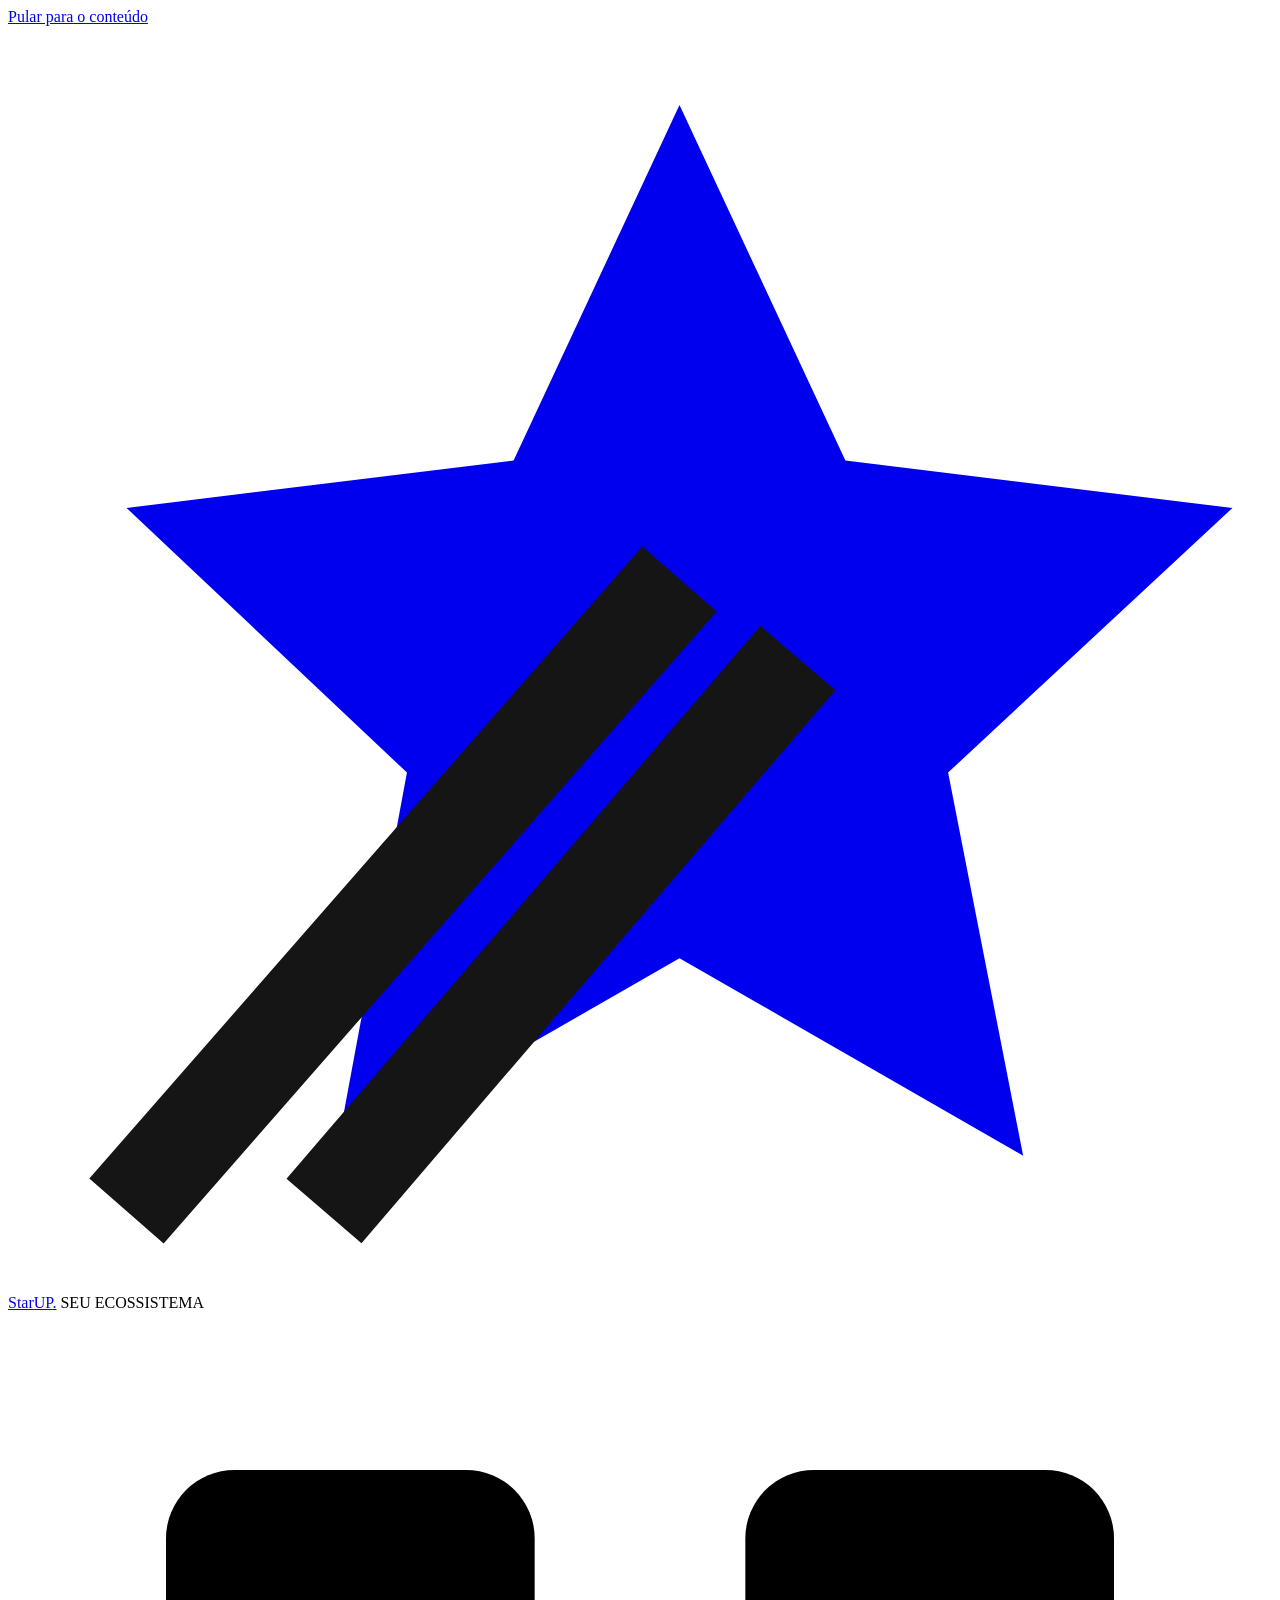
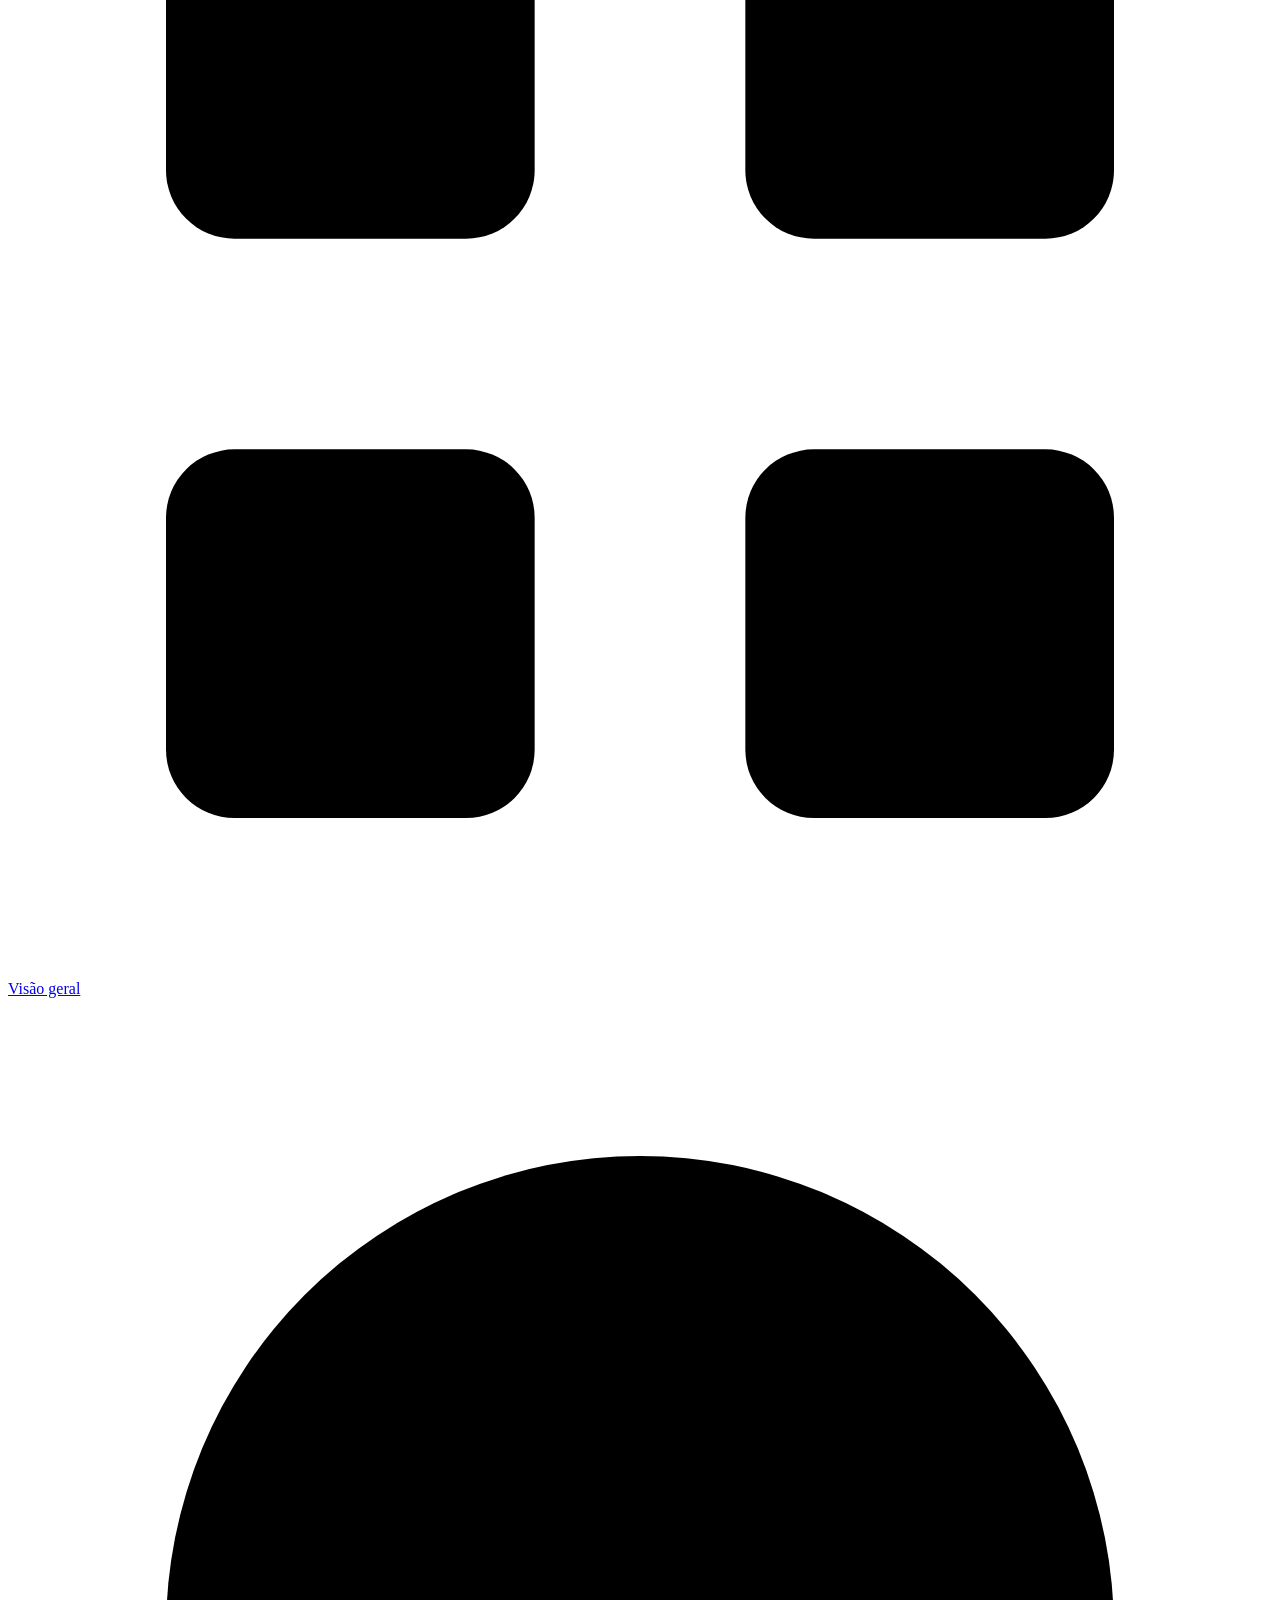
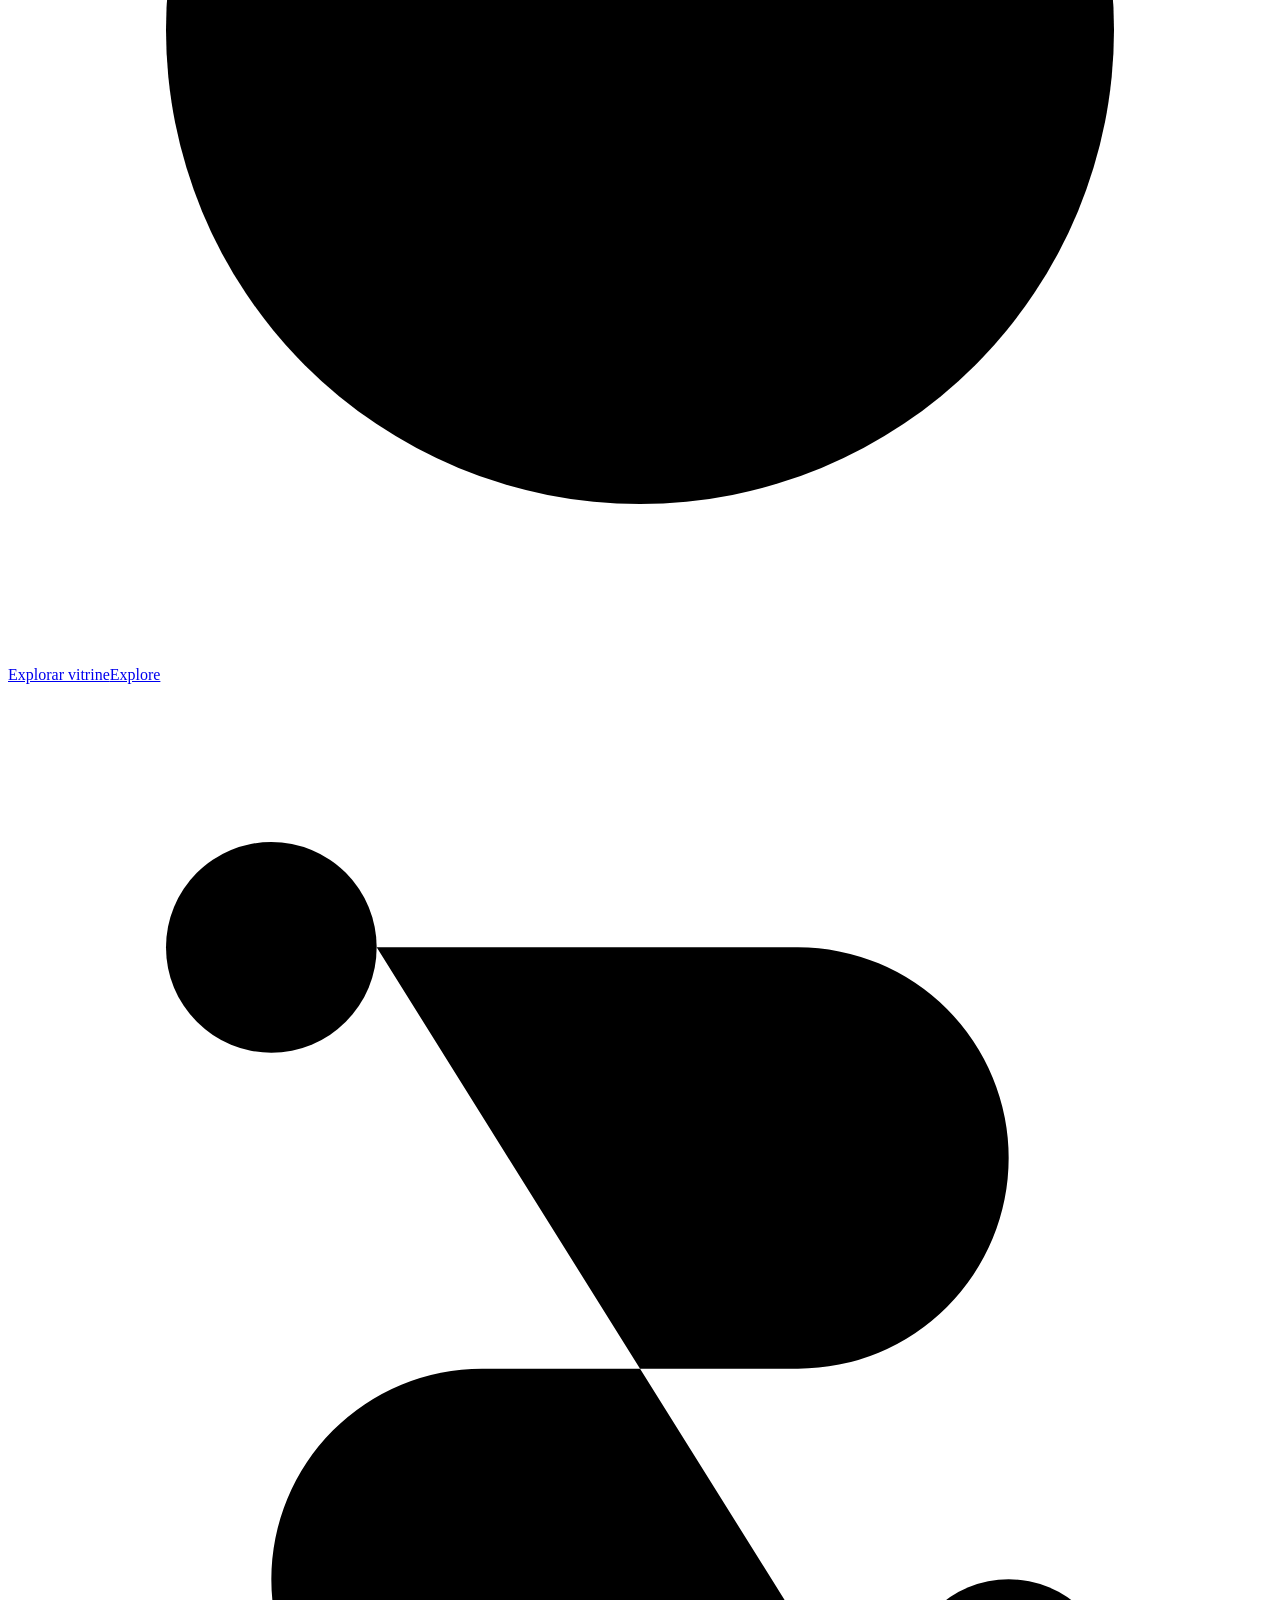
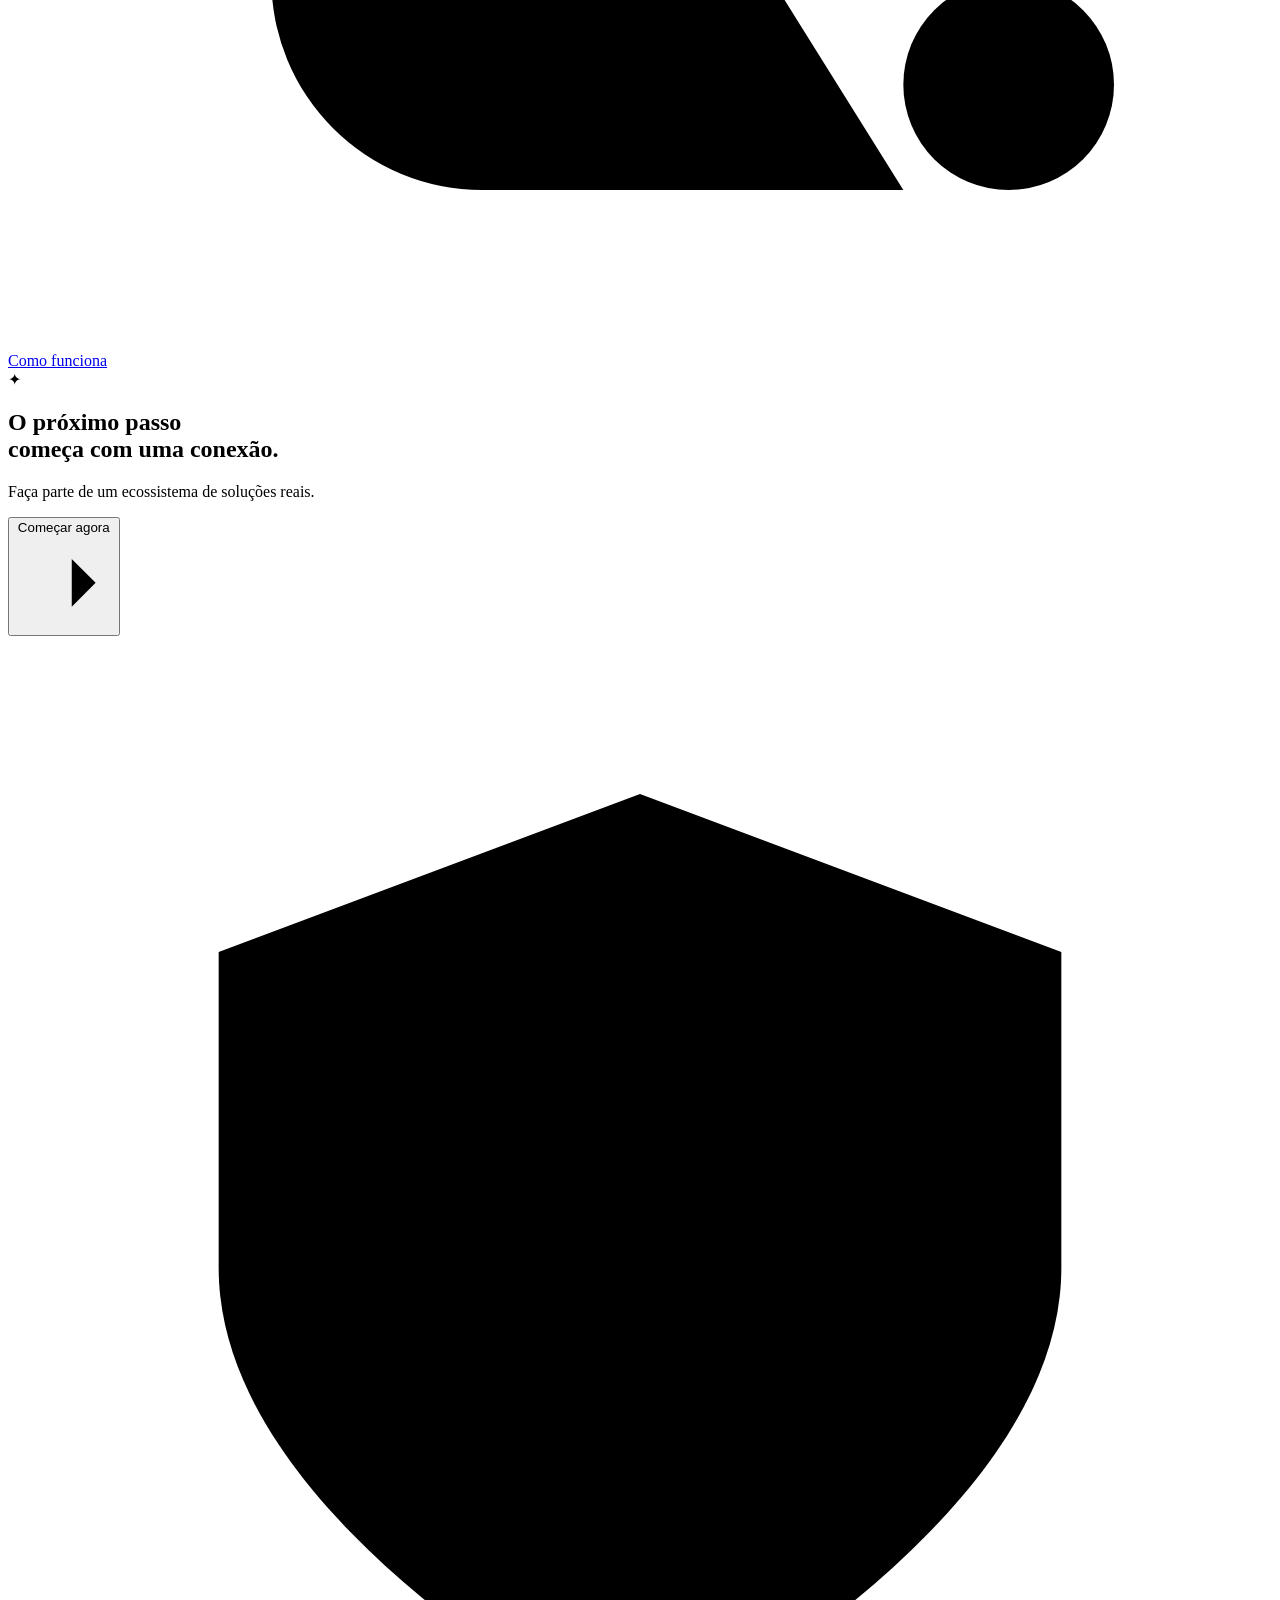
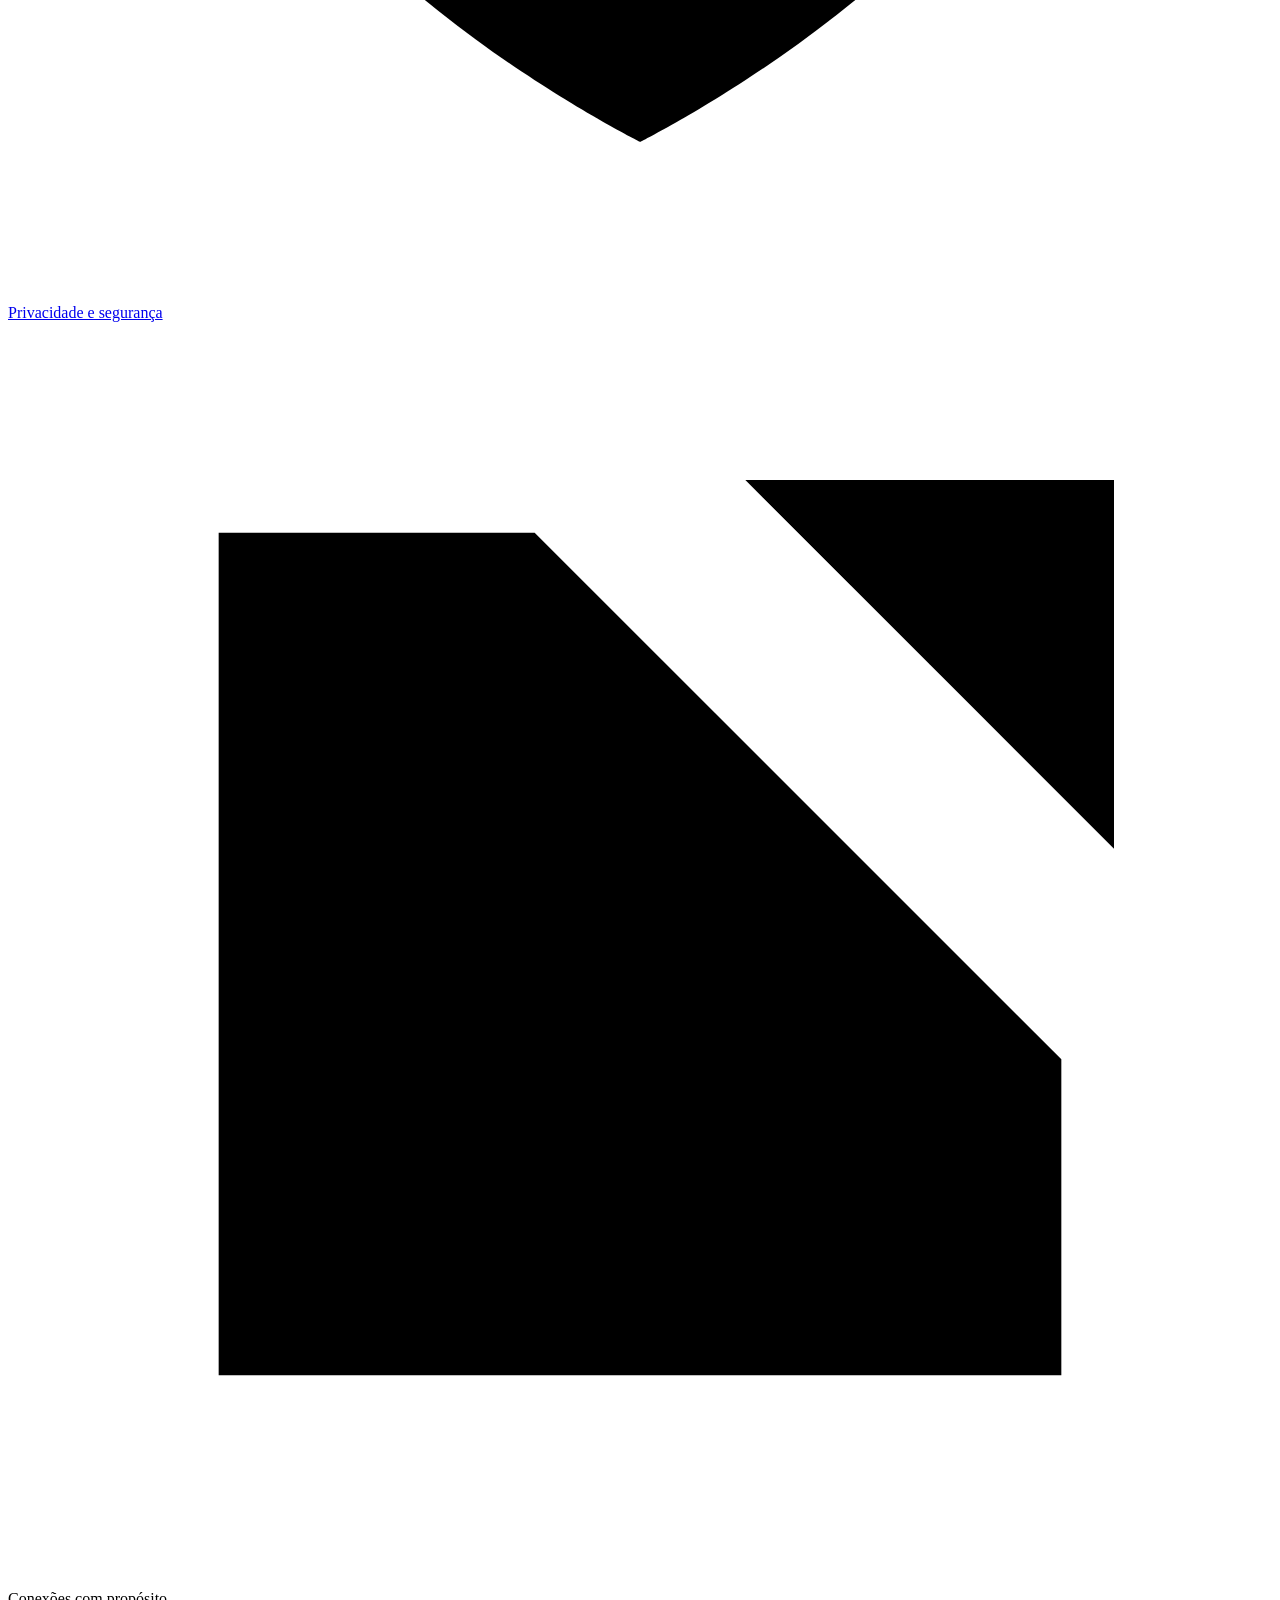
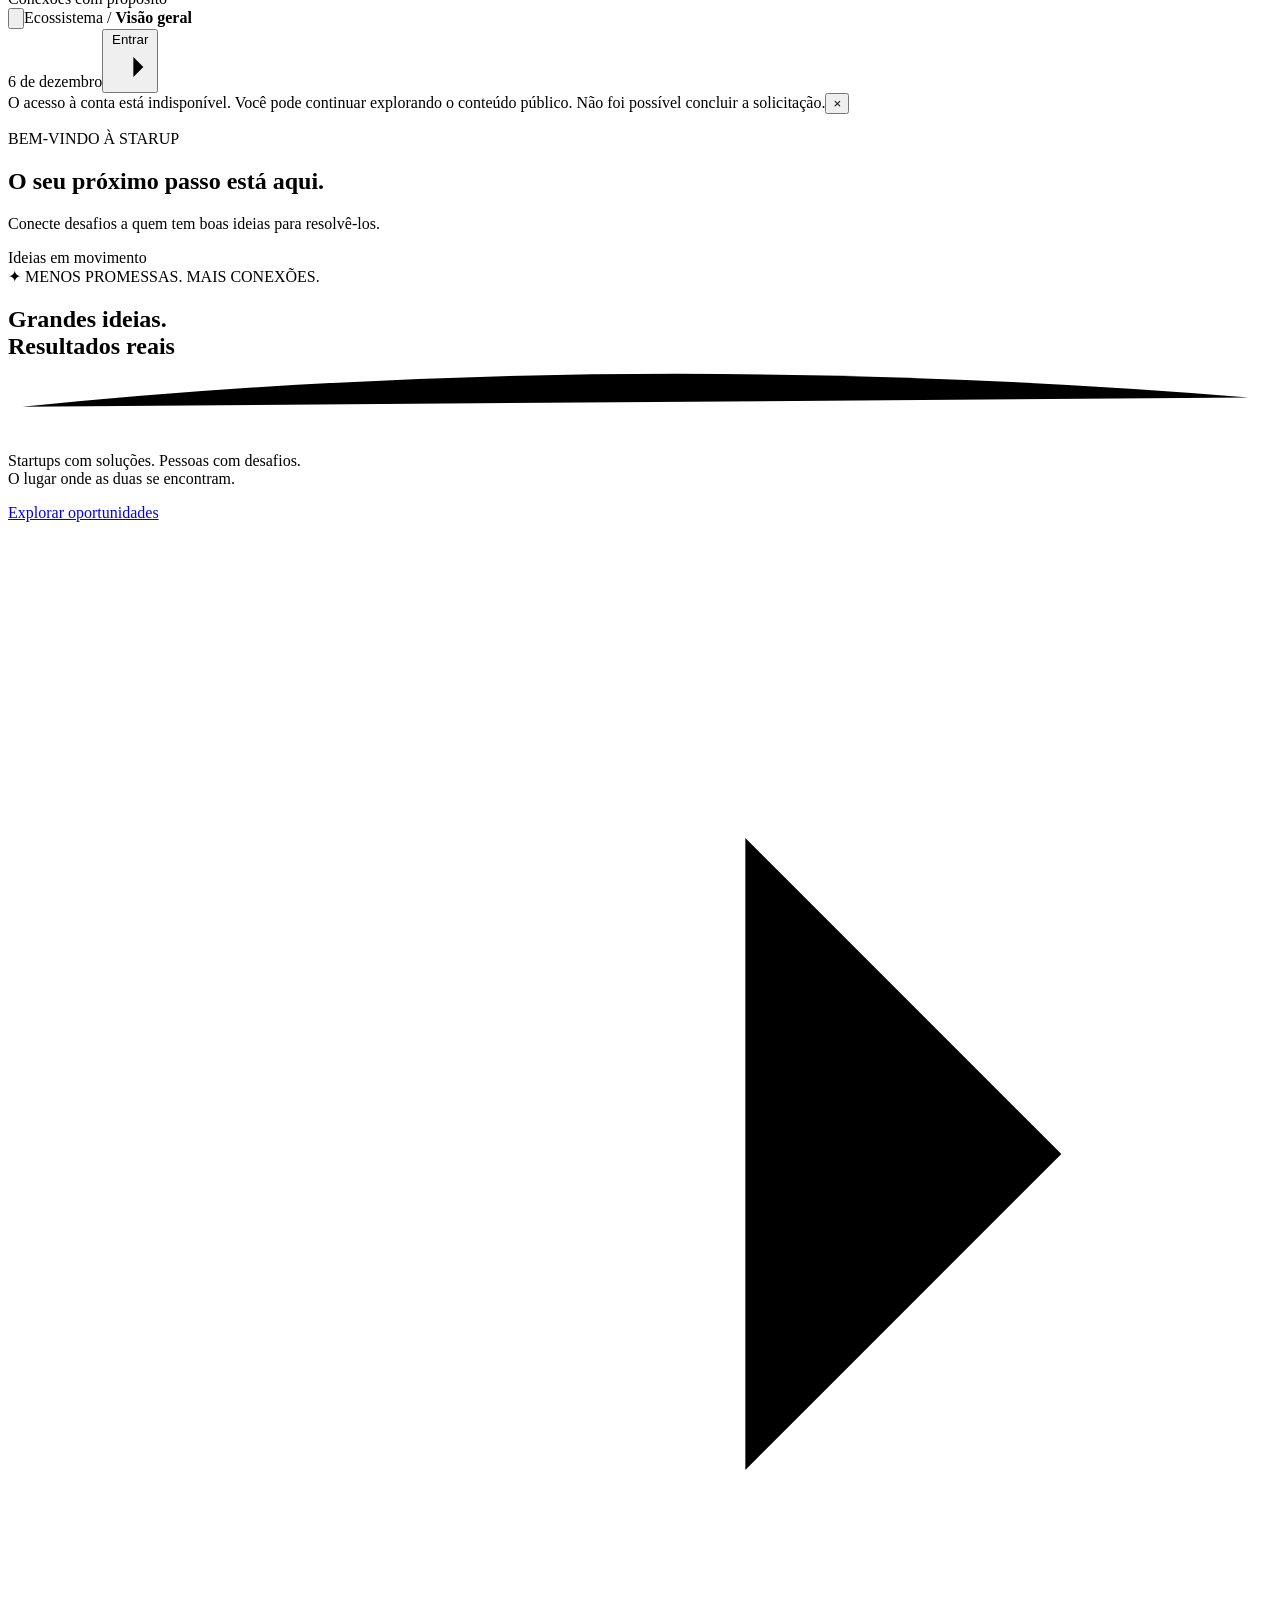
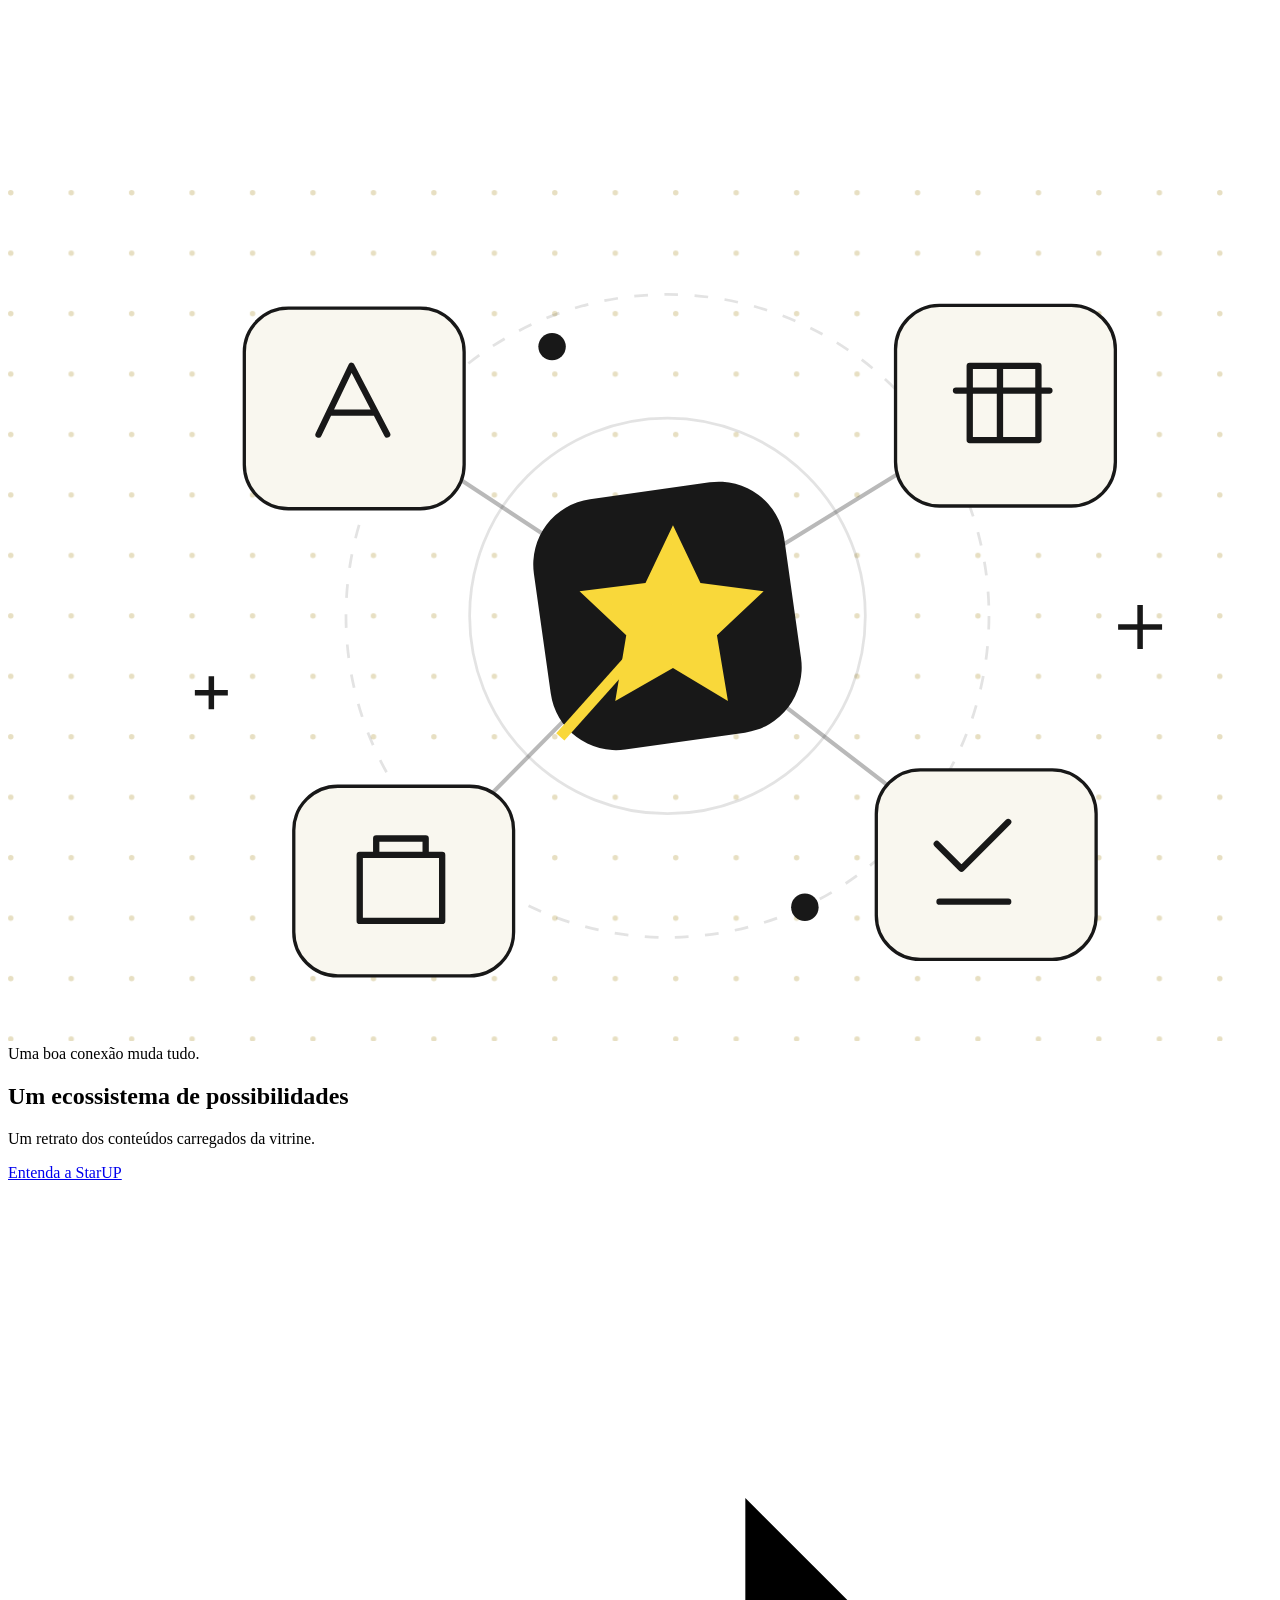
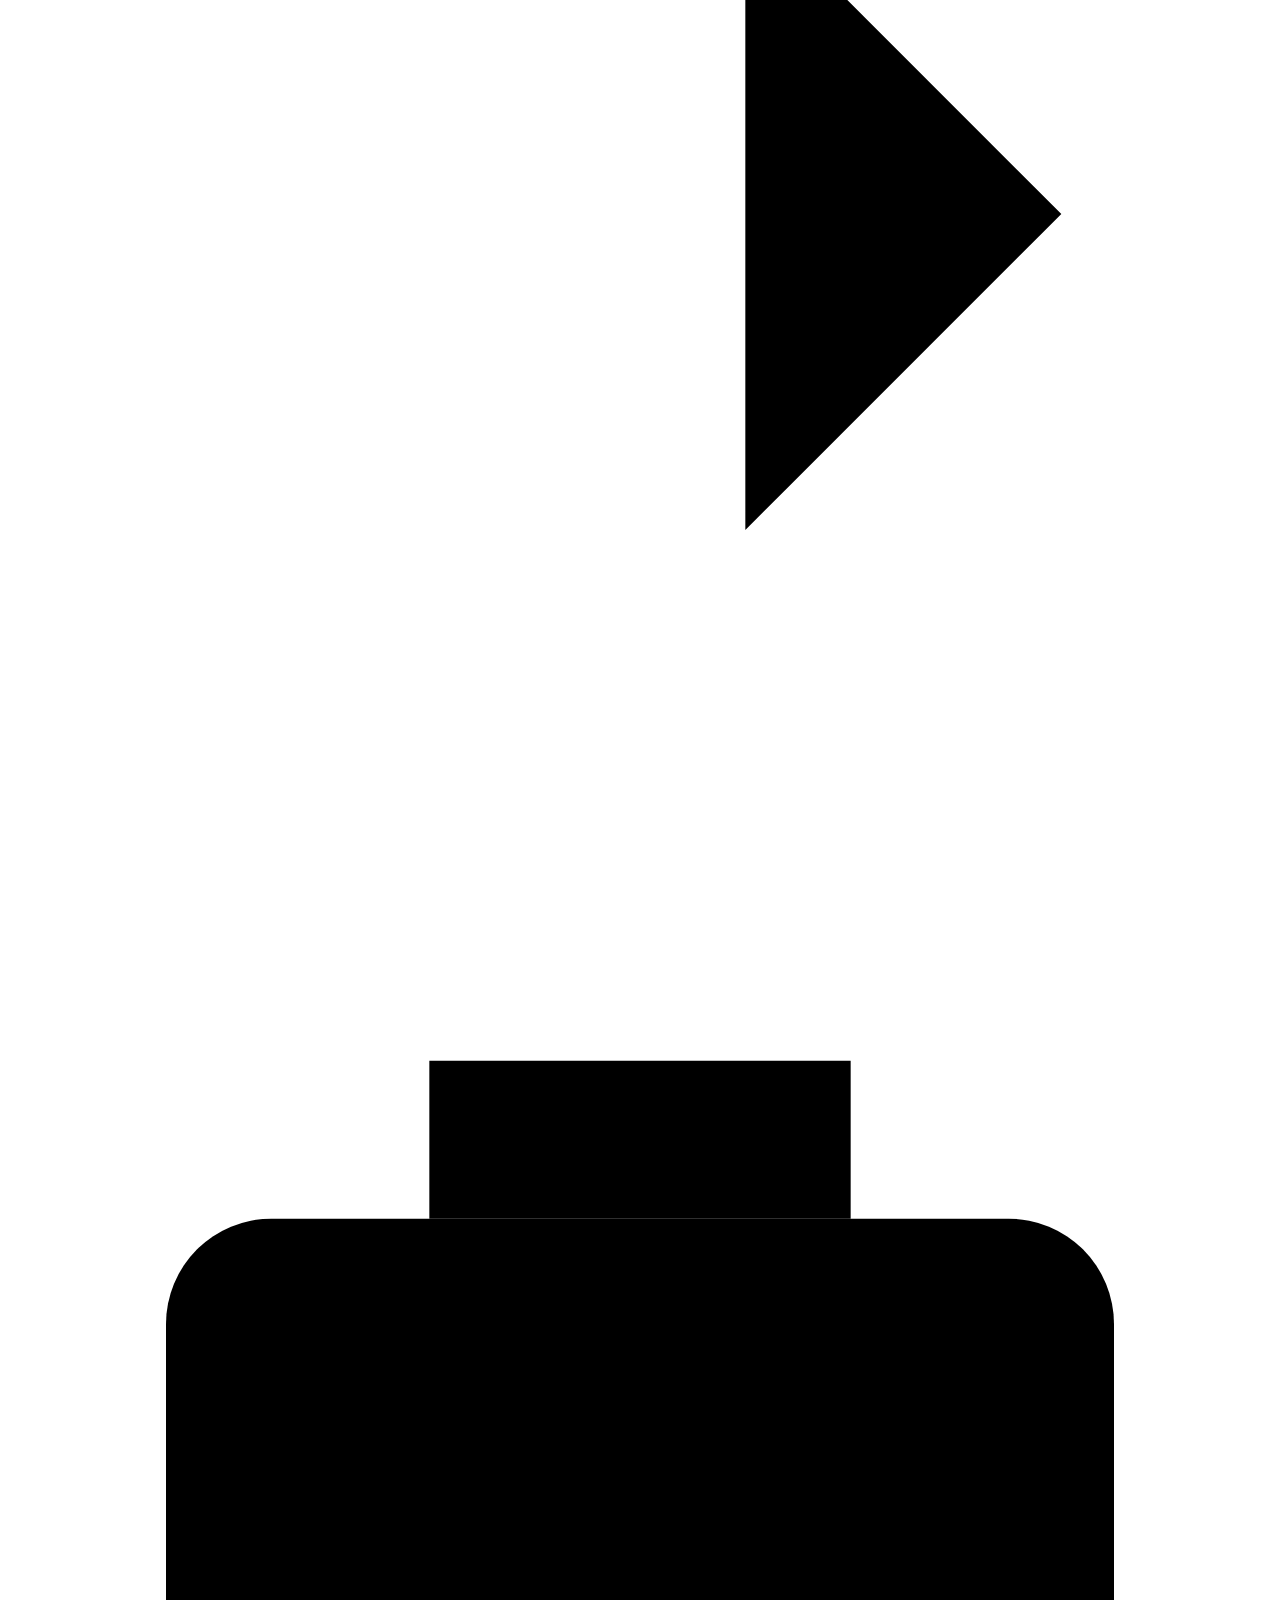
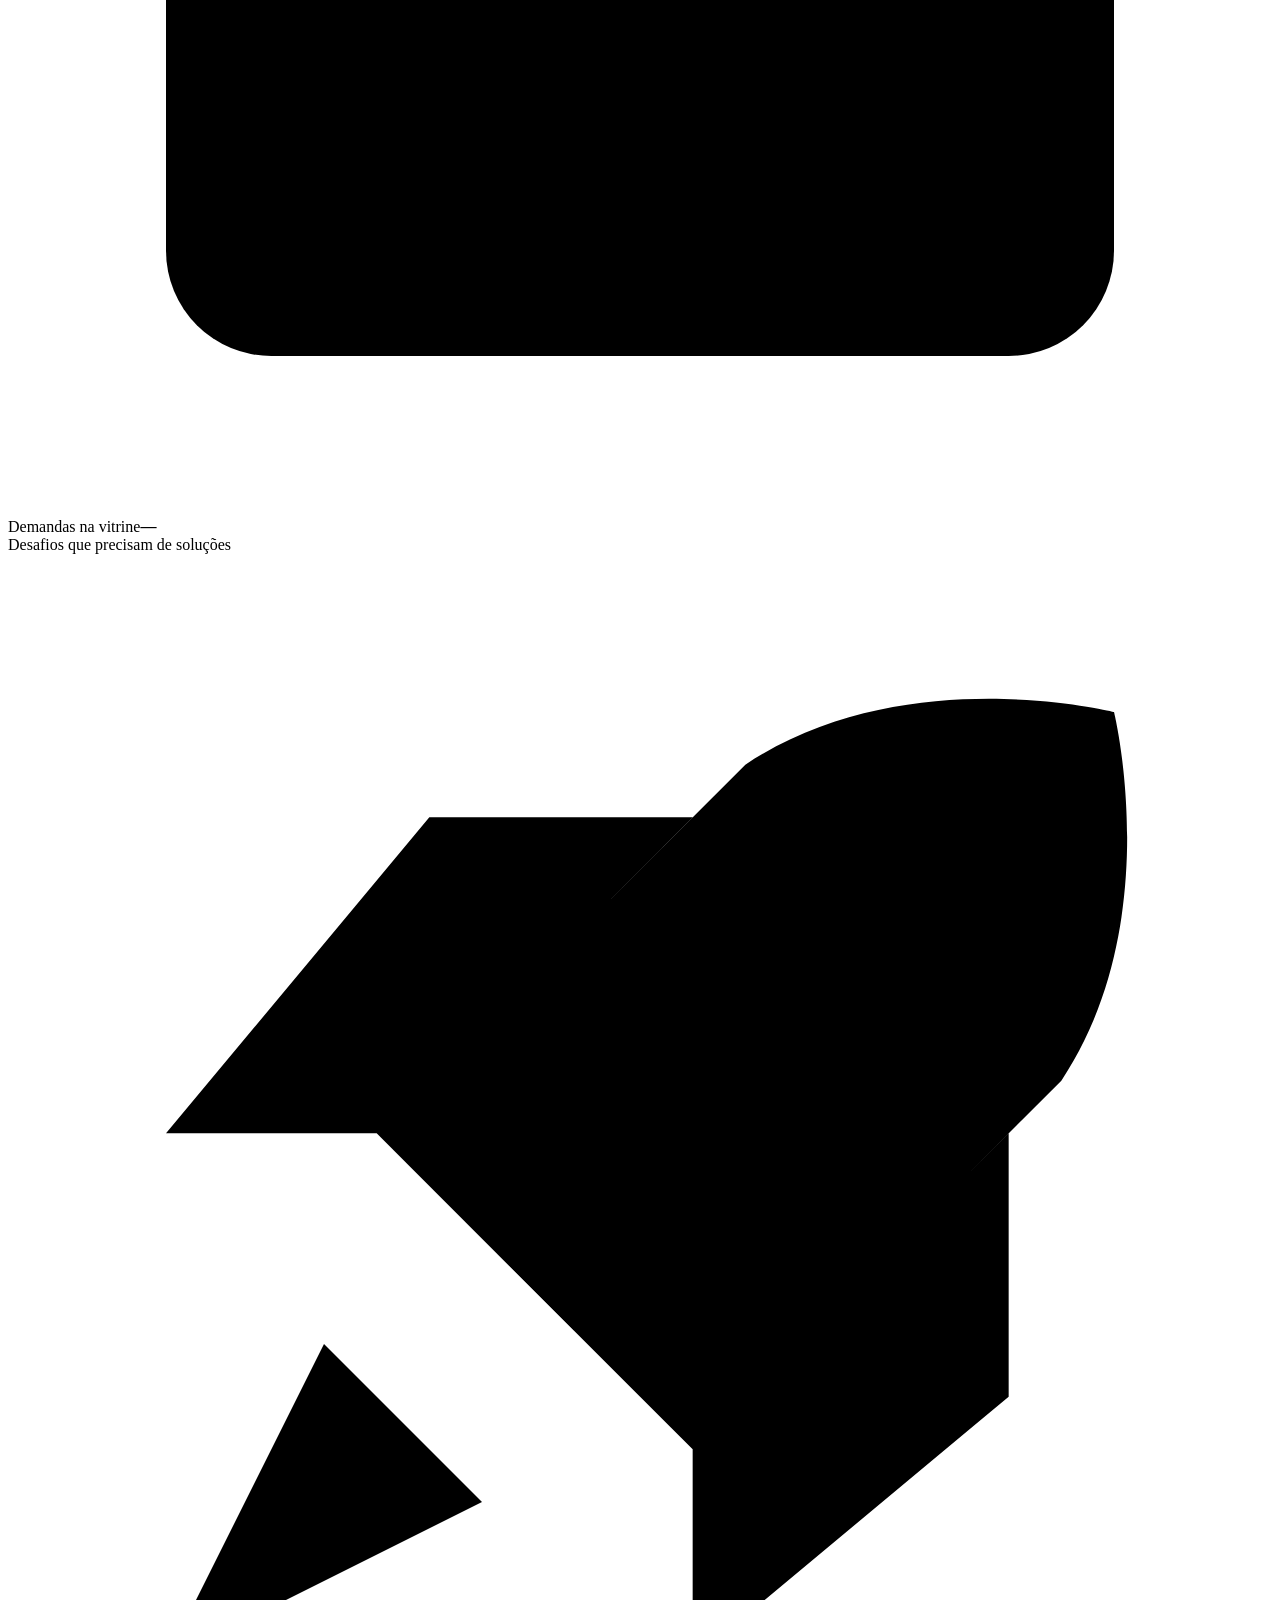
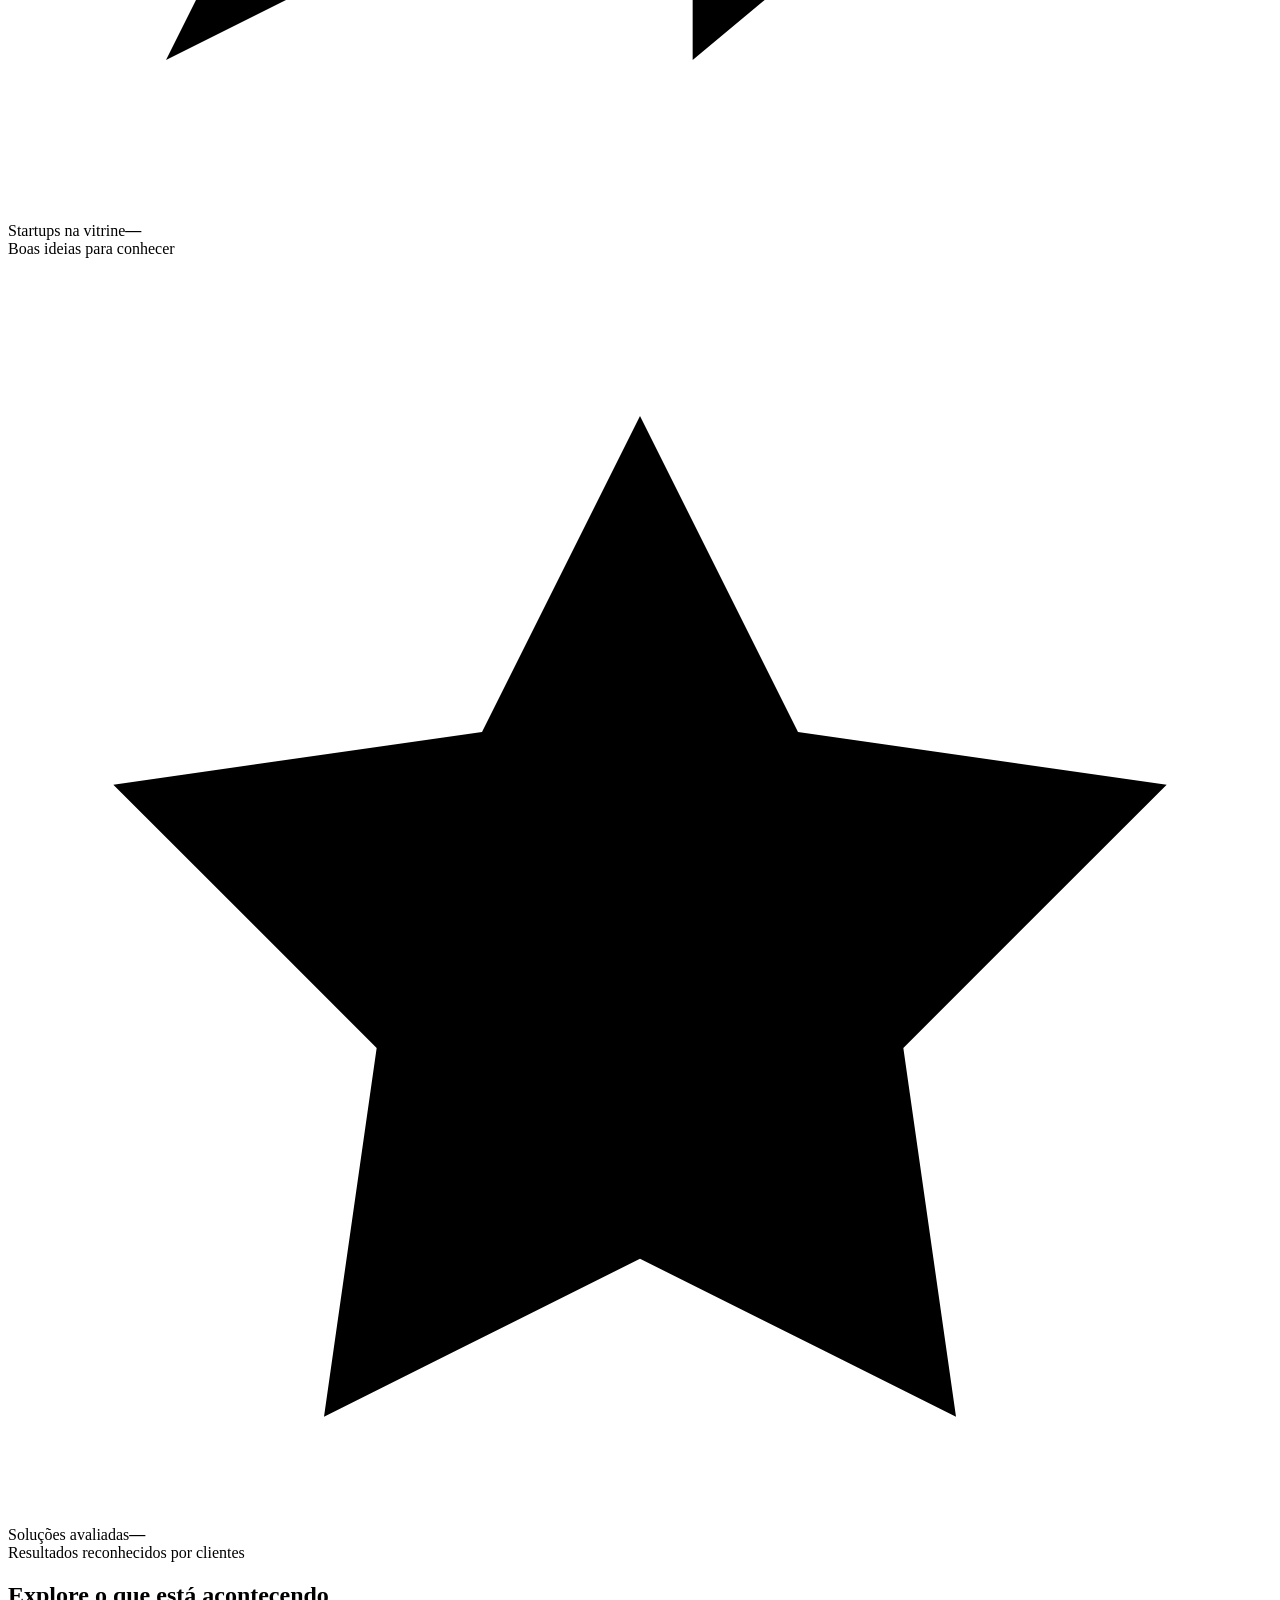
==== index.html @ 7f1aeb98 "feat(ui): build navigation, pages and accessible dialogs" ====
<!doctype html>
<html lang="pt-BR">
  <head>
    <meta charset="utf-8" />
    <meta name="viewport" content="width=device-width,initial-scale=1" />
    <meta name="theme-color" content="#151515" />
    <meta
      name="description"
      content="Conecte desafios reais a startups. Descubra soluções, acompanhe propostas e transforme boas ideias em resultados."
    />
    <title>StarUP — conexões que geram resultados</title>
    <link rel="manifest" href="/manifest.json" />
    <link rel="icon" href="/icon.svg" />
    <link rel="apple-touch-icon" href="/apple-touch-icon.png" />
    <link rel="stylesheet" href="/app.css" />
    <script src="/app.js" defer></script>
  </head>
  <body>
    <a class="skip-link" href="#main-content">Pular para o conteúdo</a>
    <aside class="sidebar" id="sidebar">
      <a href="#inicio" class="brand" aria-label="StarUP início"
        ><svg viewBox="0 0 32 32" aria-hidden="true">
          <path
            d="m17 2 4.2 9 9.8 1.2-7.2 6.7 1.9 9.7-8.7-5-8.7 5 1.8-9.7L3 12.2l9.8-1.2Z"
            fill="currentColor"
          />
          <path
            d="m3 30 14-16m-9 16 12-14"
            stroke="#151515"
            stroke-width="2.5"
          /></svg
        ><span
          >Star<span class="brand-accent">UP</span
          ><span class="brand-dot">.</span></span
        ></a
      >
      <span class="nav-caption">SEU ECOSSISTEMA</span>
      <nav aria-label="Navegação principal" id="main-nav">
        <a href="#inicio" data-route="inicio"
          ><span data-icon="grid"></span>Visão geral</a
        >
        <a href="#vitrine" data-route="vitrine"
          ><span data-icon="compass"></span>Explorar vitrine<span
            class="nav-tag"
            >Explore</span
          ></a
        >
        <a href="#demandas" data-route="demandas" data-role="CLIENT" hidden
          ><span data-icon="briefcase"></span>Minhas demandas</a
        >
        <a
          href="#propostas"
          data-route="propostas"
          data-member="workspace"
          hidden
          ><span data-icon="layers"></span
          ><span id="workspace-nav-label">Propostas e entregas</span></a
        >
        <a href="#como-funciona" data-route="como-funciona"
          ><span data-icon="route"></span>Como funciona</a
        >
      </nav>
      <div class="sidebar-bottom">
        <div class="sidebar-invite" id="sidebar-invite">
          <span class="mini-star">✦</span>
          <h2>O próximo passo<br />começa com uma conexão.</h2>
          <p>Faça parte de um ecossistema de soluções reais.</p>
          <button class="btn btn-yellow" data-auth="register">
            Começar agora <span data-icon="arrow"></span>
          </button>
        </div>
        <a href="#conta" class="sidebar-settings" id="account-link" hidden
          ><span data-icon="settings"></span>Minha conta</a
        >
        <a href="/privacy.html" class="sidebar-privacy"
          ><span data-icon="shield"></span>Privacidade e segurança<span
            data-icon="external"
          ></span
        ></a>
        <div class="sidebar-footnote">
          <span class="live-dot"></span>Conexões com propósito
        </div>
      </div>
    </aside>
    <div class="app-shell">
      <header class="topbar">
        <div class="topbar-left">
          <button
            class="icon-button mobile-menu"
            id="menu-toggle"
            aria-label="Abrir navegação"
            aria-expanded="false"
            aria-controls="sidebar"
          >
            <span data-icon="menu"></span></button
          ><span class="breadcrumb"
            >Ecossistema <span>/</span>
            <strong id="breadcrumb-current">Visão geral</strong></span
          >
        </div>
        <div class="topbar-actions">
          <span class="today" id="today"></span
          ><button class="btn btn-text" data-auth="login" id="header-login">
            Entrar <span data-icon="arrow"></span></button
          ><button class="account-chip" id="account-chip" hidden>
            <span class="avatar" id="header-avatar"></span
            ><span id="header-name"></span><span data-icon="chevron"></span>
          </button>
        </div>
      </header>
      <main id="main-content" tabindex="-1">
        <div id="network-status" class="banner" role="status" hidden></div>
        <div id="update-banner" class="banner" hidden>
          <span
            >Uma nova versão está disponível. Salve seus formulários antes de
            atualizar.</span
          ><button class="btn btn-small" id="update-app">Atualizar</button>
        </div>
        <div id="notice" role="status" aria-live="polite" hidden>
          <span id="notice-text"></span
          ><button
            class="icon-button"
            id="dismiss-notice"
            aria-label="Fechar aviso"
          >
            ×
          </button>
        </div>

        <section id="home-view" class="view" aria-labelledby="home-title">
          <div class="page-heading">
            <div>
              <p class="eyebrow">BEM-VINDO À STARUP</p>
              <h1 id="home-title">
                O seu próximo passo está aqui<span class="yellow-text">.</span>
              </h1>
              <p>Conecte desafios a quem tem boas ideias para resolvê-los.</p>
            </div>
            <span class="outline-label"
              ><span class="live-dot"></span>Ideias em movimento</span
            >
          </div>
          <div class="hero">
            <div class="hero-content">
              <span class="hero-kicker"
                ><span class="mini-star">✦</span> MENOS PROMESSAS. MAIS
                CONEXÕES.</span
              >
              <h2>
                Grandes ideias.<br />Resultados
                <span class="hero-emphasis"
                  >reais<svg viewBox="0 0 270 14" aria-hidden="true">
                    <path d="M3 10Q130-3 265 8" /></svg
                ></span>
              </h2>
              <p>
                Startups com soluções. Pessoas com desafios.<br />O lugar onde
                as duas se encontram.
              </p>
              <a href="#vitrine" class="btn btn-dark"
                >Explorar oportunidades <span data-icon="arrow"></span
              ></a>
            </div>
            <div class="hero-art" aria-hidden="true">
              <svg viewBox="0 0 460 310">
                <defs>
                  <pattern
                    id="dot-grid"
                    width="22"
                    height="22"
                    patternUnits="userSpaceOnUse"
                  >
                    <circle cx="1" cy="1" r="1" fill="#a98d25" opacity=".28" />
                  </pattern>
                </defs>
                <rect width="460" height="310" fill="url(#dot-grid)" />
                <circle
                  cx="240"
                  cy="155"
                  r="117"
                  fill="none"
                  stroke="#181818"
                  stroke-opacity=".12"
                  stroke-dasharray="5 6"
                />
                <circle
                  cx="240"
                  cy="155"
                  r="72"
                  fill="none"
                  stroke="#181818"
                  stroke-opacity=".12"
                />
                <path
                  d="M126 80 240 155 365 78M240 155l-94 95m94-95 117 90"
                  fill="none"
                  stroke="#181818"
                  stroke-opacity=".3"
                  stroke-width="1.5"
                />
                <g fill="#f9f7ef" stroke="#181818" stroke-width="1.2">
                  <rect x="86" y="43" width="80" height="73" rx="16" />
                  <rect x="323" y="42" width="80" height="73" rx="16" />
                  <rect x="104" y="217" width="80" height="69" rx="16" />
                  <rect x="316" y="211" width="80" height="69" rx="16" />
                </g>
                <g
                  stroke="#181818"
                  stroke-width="2.3"
                  fill="none"
                  stroke-linecap="round"
                  stroke-linejoin="round"
                >
                  <path
                    d="m113 89 12-25 13 25m-20-8h15m217-17h25v27h-25zM345 73h34m-18-9v27m-233 151h30v24h-30zm6 0v-6h18v6m186-4 9 9 17-17m-25 29h25"
                  />
                </g>
                <rect
                  x="194"
                  y="109"
                  width="92"
                  height="92"
                  rx="24"
                  fill="#181818"
                  transform="rotate(-8 240 155)"
                />
                <path
                  d="m242 122 10 21 23 3-17 16 4 24-20-12-21 12 4-24-17-16 24-3Z"
                  fill="#f9d83a"
                />
                <path d="m201 199 42-47" stroke="#f9d83a" stroke-width="4" />
                <circle cx="198" cy="57" r="5" fill="#181818" />
                <circle cx="290" cy="261" r="5" fill="#181818" />
                <path
                  d="M404 159h16m-8-8v16M68 183h12m-6-6v12"
                  stroke="#181818"
                  stroke-width="2"
                /></svg
              ><span class="art-caption"
                ><span class="live-dot"></span>Uma boa conexão muda tudo.</span
              >
            </div>
          </div>
          <div class="section-heading">
            <div>
              <h2>Um ecossistema de possibilidades</h2>
              <p>Um retrato dos conteúdos carregados da vitrine.</p>
            </div>
            <a href="#como-funciona" class="text-link"
              >Entenda a StarUP <span data-icon="arrow"></span
            ></a>
          </div>
          <div class="stats-grid">
            <article class="stat-card">
              <span class="stat-icon" data-icon="briefcase"></span>
              <div>
                <span class="stat-label">Demandas na vitrine</span
                ><strong id="stat-demands">—</strong>
              </div>
              <span class="stat-caption"
                >Desafios que precisam de soluções</span
              >
            </article>
            <article class="stat-card">
              <span class="stat-icon" data-icon="rocket"></span>
              <div>
                <span class="stat-label">Startups na vitrine</span
                ><strong id="stat-startups">—</strong>
              </div>
              <span class="stat-caption">Boas ideias para conhecer</span>
            </article>
            <article class="stat-card">
              <span class="stat-icon" data-icon="star"></span>
              <div>
                <span class="stat-label">Soluções avaliadas</span
                ><strong id="stat-reviews">—</strong>
              </div>
              <span class="stat-caption"
                >Resultados reconhecidos por clientes</span
              >
            </article>
          </div>
        </section>

        <section id="market-view" class="view" aria-labelledby="feed-title">
          <div class="section-heading market-heading">
            <div>
              <p class="eyebrow" id="market-eyebrow">CONEXÕES QUE IMPORTAM</p>
              <h2 id="feed-title">Explore o que está acontecendo</h2>
              <p id="market-description">
                Encontre uma oportunidade para começar algo bom.
              </p>
            </div>
            <div class="heading-actions">
              <button class="btn btn-outline btn-small" id="refresh-feed">
                <span data-icon="refresh"></span>Atualizar</button
              ><button class="btn btn-dark btn-small" id="publish-cta">
                <span data-icon="plus"></span>Publicar demanda
              </button>
            </div>
          </div>
          <div class="market-layout">
            <div class="market-main">
              <div class="filter-bar">
                <div
                  class="tabs"
                  role="group"
                  aria-label="Filtrar vitrine por tipo"
                >
                  <button
                    class="tab active"
                    data-filter="ALL"
                    aria-pressed="true"
                  >
                    Tudo</button
                  ><button
                    class="tab"
                    data-filter="DEMAND"
                    aria-pressed="false"
                  >
                    Demandas</button
                  ><button
                    class="tab"
                    data-filter="STARTUP"
                    aria-pressed="false"
                  >
                    Startups</button
                  ><button
                    class="tab"
                    data-filter="REVIEWED_SOLUTION"
                    aria-pressed="false"
                  >
                    Resultados
                  </button>
                </div>
                <label class="search-field"
                  ><span data-icon="search"></span
                  ><input
                    type="search"
                    id="feed-search"
                    placeholder="Buscar na vitrine"
                    aria-label="Buscar nos conteúdos carregados"
                /></label>
              </div>
              <p id="feed-status" class="feed-status" aria-live="polite">
                Carregando oportunidades…
              </p>
              <div id="feed" class="feed-grid" aria-busy="true"></div>
              <div class="feed-bottom">
                <button class="btn btn-outline" id="more-feed" hidden>
                  Carregar mais <span data-icon="plus"></span></button
                ><a href="#vitrine" id="see-all-feed" class="text-link"
                  >Ver toda a vitrine <span data-icon="arrow"></span
                ></a>
              </div>
            </div>
            <aside class="market-aside">
              <div class="how-card">
                <span class="eyebrow">DO DESAFIO À SOLUÇÃO</span>
                <h3>Conexões que<br />saem do papel.</h3>
                <ol class="mini-steps">
                  <li>
                    <span>01</span>
                    <div>
                      <strong>Um desafio real</strong>
                      <p>Clientes compartilham o que precisam resolver.</p>
                    </div>
                  </li>
                  <li>
                    <span>02</span>
                    <div>
                      <strong>Uma boa proposta</strong>
                      <p>Startups mostram como podem ajudar.</p>
                    </div>
                  </li>
                  <li>
                    <span>03</span>
                    <div>
                      <strong>Um resultado concreto</strong>
                      <p>A entrega acontece e o cliente avalia.</p>
                    </div>
                  </li>
                </ol>
                <a href="#como-funciona" class="text-link"
                  >Conheça o processo <span data-icon="arrow"></span
                ></a>
              </div>
              <div class="privacy-card">
                <span data-icon="shield"></span>
                <div>
                  <h3>Explore com tranquilidade</h3>
                  <p>
                    O perfil de investidor tem leitura privada. Sua identidade
                    não aparece na vitrine.
                  </p>
                </div>
              </div>
            </aside>
          </div>
        </section>

        <section
          id="demands-view"
          class="view"
          hidden
          aria-labelledby="demands-title"
        >
          <div class="page-heading">
            <div>
              <p class="eyebrow">DO DESAFIO À OPORTUNIDADE</p>
              <h1 id="demands-title">
                Minhas demandas<span class="yellow-text">.</span>
              </h1>
              <p>Gerencie seus desafios, visibilidade e propostas recebidas.</p>
            </div>
            <button class="btn btn-dark" id="new-demand">
              <span data-icon="plus"></span>Nova demanda
            </button>
          </div>
          <div
            class="tabs standalone-tabs"
            role="group"
            aria-label="Filtrar minhas demandas"
          >
            <button
              class="tab active"
              data-demand-filter="ALL"
              aria-pressed="true"
            >
              Todas</button
            ><button
              class="tab"
              data-demand-filter="PUBLIC"
              aria-pressed="false"
            >
              Públicas</button
            ><button
              class="tab"
              data-demand-filter="PRIVATE"
              aria-pressed="false"
            >
              Privadas
            </button>
          </div>
          <div id="own-demands" class="feed-grid"></div>
          <button id="more-demands" class="btn btn-outline" hidden>
            Carregar mais demandas
          </button>
        </section>
        <section
          id="workspace-view"
          class="view"
          hidden
          aria-labelledby="workspace-title"
        >
          <div class="page-heading">
            <div>
              <p class="eyebrow">ACOMPANHE CADA PASSO</p>
              <h1 id="workspace-title">
                Propostas e entregas<span class="yellow-text">.</span>
              </h1>
              <p id="workspace-description">
                Da primeira proposta ao resultado final.
              </p>
            </div>
            <button class="btn btn-outline btn-small" id="refresh-workspace">
              <span data-icon="refresh"></span>Atualizar
            </button>
          </div>
          <div id="workspace-summary" class="workspace-summary"></div>
          <div id="solutions" class="workspace-grid"></div>
          <button class="btn btn-outline" id="more-solutions" hidden>
            Carregar mais propostas
          </button>
        </section>
        <section id="how-view" class="view" hidden aria-labelledby="how-title">
          <div class="page-heading">
            <div>
              <p class="eyebrow">SIMPLES DO INÍCIO AO RESULTADO</p>
              <h1 id="how-title">
                Boas ideias merecem uma chance<span class="yellow-text">.</span>
              </h1>
              <p>
                A StarUP aproxima quem tem um desafio de quem pode resolvê-lo.
              </p>
            </div>
          </div>
          <div class="process-grid">
            <article>
              <span class="process-number">01</span
              ><span data-icon="briefcase"></span>
              <h2>Compartilhe um desafio</h2>
              <p>
                Como cliente, descreva sua necessidade e escolha uma categoria.
                Publique na vitrine para receber propostas de startups.
              </p>
            </article>
            <article>
              <span class="process-number">02</span
              ><span data-icon="rocket"></span>
              <h2>Encontre uma solução</h2>
              <p>
                Startups enviam propostas para demandas abertas. O cliente
                escolhe a que faz sentido e a startup inicia o trabalho.
              </p>
            </article>
            <article>
              <span class="process-number">03</span
              ><span data-icon="star"></span>
              <h2>Transforme em resultado</h2>
              <p>
                A startup registra a entrega. O cliente confirma o resultado com
                uma avaliação de 1 a 5 estrelas.
              </p>
            </article>
          </div>
          <div class="roles-section">
            <h2>Qual é o seu próximo passo?</h2>
            <div class="role-cards">
              <button data-join-role="STARTUP">
                <span data-icon="rocket"></span><strong>Sou startup</strong
                ><span
                  >Encontre desafios reais e mostre o valor da sua
                  solução.</span
                ><span class="text-link"
                  >Quero oferecer soluções ↗</span
                ></button
              ><button data-join-role="CLIENT">
                <span data-icon="briefcase"></span><strong>Sou cliente</strong
                ><span
                  >Compartilhe uma necessidade e conheça quem pode ajudar.</span
                ><span class="text-link"
                  >Quero resolver um desafio ↗</span
                ></button
              ><button data-join-role="INVESTOR">
                <span data-icon="eye"></span><strong>Sou investidor</strong
                ><span
                  >Explore startups e resultados com sua identidade
                  privada.</span
                ><span class="text-link">Quero conhecer o ecossistema ↗</span>
              </button>
            </div>
          </div>
        </section>
        <section
          id="account-view"
          class="view"
          hidden
          aria-labelledby="account-title"
        >
          <div class="page-heading">
            <div>
              <p class="eyebrow">SEU ESPAÇO NA STARUP</p>
              <h1 id="account-title">
                Minha conta<span class="yellow-text">.</span>
              </h1>
              <p>Gerencie seu perfil e suas preferências.</p>
            </div>
            <button class="btn btn-outline" id="logout">
              <span data-icon="logout"></span>Sair da conta
            </button>
          </div>
          <div class="account-layout">
            <div>
              <article class="surface account-info">
                <span class="avatar avatar-large" id="profile-avatar"></span>
                <div>
                  <h2 id="profile-name"></h2>
                  <p id="profile-email"></p>
                  <span class="badge" id="profile-role"></span>
                </div>
              </article>
              <form id="profile-form" class="surface" hidden>
                <h2>Perfil público da startup</h2>
                <p class="muted">
                  Estas informações aparecem para quem explora a vitrine.
                </p>
                <label
                  >Nome da startup<input
                    name="name"
                    required
                    maxlength="100" /></label
                ><label
                  >Descrição curta<textarea
                    name="description"
                    maxlength="300"
                    rows="3"
                  ></textarea></label
                ><label
                  >Site<input
                    name="website"
                    type="url"
                    placeholder="https://sua-startup.com.br"
                    maxlength="200" /></label
                ><button class="btn btn-dark">
                  Salvar alterações <span data-icon="check"></span>
                </button>
              </form>
            </div>
            <div>
              <article class="surface">
                <span class="section-icon" data-icon="bell"></span>
                <h2>Fique por dentro</h2>
                <p>
                  Receba avisos sobre atualizações na plataforma. As
                  notificações não exibem dados pessoais.
                </p>
                <div class="stack-actions">
                  <button class="btn btn-dark" id="enable-push">
                    Ativar notificações</button
                  ><button class="btn btn-outline" id="disable-push">
                    Desativar notificações
                  </button>
                </div>
              </article>
              <article class="surface danger-zone">
                <h2>Excluir conta</h2>
                <p>
                  Remove seus identificadores e retira o conteúdo da vitrine. O
                  histórico mínimo de avaliações é preservado sem identidade
                  pública.
                </p>
                <button class="btn btn-danger" id="erase-account">
                  Excluir minha conta
                </button>
              </article>
            </div>
          </div>
        </section>
        <footer class="footer">
          <span class="footer-brand">Star<span>UP</span>.</span>
          <p>Boas conexões. Resultados reais.</p>
          <a href="/privacy.html"
            >Política de privacidade <span data-icon="external"></span
          ></a>
        </footer>
      </main>
    </div>
    <button
      class="sidebar-scrim"
      id="sidebar-scrim"
      aria-label="Fechar navegação"
      hidden
    ></button>
    <dialog
      id="auth-dialog"
      class="modal auth-modal"
      aria-labelledby="auth-title"
    >
      <div class="modal-header">
        <a href="#inicio" class="brand modal-brand"
          >Star<span class="brand-accent">UP</span>.</a
        ><button class="icon-button" data-close-dialog aria-label="Fechar">
          ×
        </button>
      </div>
      <div class="auth-tabs">
        <button class="active" data-auth-tab="login">Entrar</button
        ><button data-auth-tab="register">Criar conta</button>
      </div>
      <h2 id="auth-title">Que bom ter você por aqui.</h2>
      <p id="auth-description" class="muted">
        Entre para continuar suas conexões.
      </p>
      <p class="form-feedback" role="status" aria-live="polite" hidden></p>
      <form id="login-form">
        <label
          >E-mail<input
            name="email"
            type="email"
            autocomplete="username"
            required
            maxlength="255"
            placeholder="voce@empresa.com.br" /></label
        ><label
          >Senha<span class="password-field"
            ><input
              name="password"
              type="password"
              autocomplete="current-password"
              required
              maxlength="128"
              placeholder="Sua senha" /><button
              type="button"
              class="icon-button password-toggle"
              aria-label="Mostrar senha"
            >
              <span data-icon="eye"></span></button></span></label
        ><button class="btn btn-dark btn-full">
          Entrar na StarUP <span data-icon="arrow"></span>
        </button>
      </form>
      <form id="register-form" hidden>
        <fieldset class="register-roles">
          <legend>Como você quer participar?</legend>
          <label
            ><input type="radio" name="role" value="STARTUP" /><span
              ><span data-icon="rocket"></span>Startup</span
            ></label
          ><label
            ><input type="radio" name="role" value="CLIENT" checked /><span
              ><span data-icon="briefcase"></span>Cliente</span
            ></label
          ><label
            ><input type="radio" name="role" value="INVESTOR" /><span
              ><span data-icon="eye"></span>Investidor</span
            ></label
          >
        </fieldset>
        <label
          >E-mail<input
            name="email"
            type="email"
            autocomplete="email"
            required
            maxlength="255"
            placeholder="voce@empresa.com.br" /></label
        ><label
          >Senha<span class="password-field"
            ><input
              name="password"
              type="password"
              autocomplete="new-password"
              required
              minlength="8"
              maxlength="128"
              placeholder="Pelo menos 8 caracteres" /><button
              type="button"
              class="icon-button password-toggle"
              aria-label="Mostrar senha"
            >
              <span data-icon="eye"></span></button></span
          ><small
            >Combine letras, números e símbolos. Evite senhas comuns.</small
          ></label
        >
        <div data-registration="CLIENT" class="form-group">
          <label
            >Tipo de cliente<select name="person_type">
              <option value="PF">Pessoa física</option>
              <option value="PJ">Pessoa jurídica</option>
            </select></label
          ><label id="document-label"
            >CPF<input
              name="document"
              required
              maxlength="32"
              inputmode="numeric"
              placeholder="000.000.000-00"
              autocomplete="off" /></label
          ><label
            >Nome de apresentação<input
              name="display_name"
              required
              maxlength="120"
              autocomplete="name"
              placeholder="Como podemos chamar você?"
          /></label>
        </div>
        <div data-registration="STARTUP" class="form-group" hidden>
          <label
            >Nome da startup<input
              name="startup_name"
              required
              maxlength="100"
              placeholder="O nome da sua ideia" /></label
          ><label
            >Descrição curta<textarea
              name="description"
              maxlength="300"
              rows="3"
              placeholder="O que sua startup resolve?"
            ></textarea></label
          ><label
            >Site <span class="optional">(opcional)</span
            ><input
              name="website"
              type="url"
              maxlength="200"
              placeholder="https://sua-startup.com.br"
          /></label>
        </div>
        <div data-registration="INVESTOR" class="privacy-note" hidden>
          <span data-icon="shield"></span>
          <p>
            Seu perfil tem leitura privada. Não pedimos documento, cargo ou
            fundo, e sua identidade não aparece para outros usuários.
          </p>
        </div>
        <label class="check"
          ><input name="policy" type="checkbox" required /><span
            >Li a
            <a href="/privacy.html" target="_blank" rel="noopener"
              >política de privacidade</a
            >
            da StarUP.</span
          ></label
        ><button class="btn btn-dark btn-full">
          Criar minha conta <span data-icon="arrow"></span>
        </button>
      </form>
      <p class="auth-footnote">
        <span data-icon="shield"></span>Seus dados protegidos. Suas conexões com
        propósito.
      </p>
    </dialog>
    <dialog
      id="demand-dialog"
      class="modal"
      aria-labelledby="demand-form-title"
    >
      <div class="modal-header">
        <span class="eyebrow">COMPARTILHE UM DESAFIO</span
        ><button class="icon-button" data-close-dialog aria-label="Fechar">
          ×
        </button>
      </div>
      <h2 id="demand-form-title">O que você precisa resolver?</h2>
      <p class="muted">
        Uma boa descrição é o primeiro passo para uma boa conexão.
      </p>
      <p class="form-feedback" role="status" aria-live="polite" hidden></p>
      <form id="demand-form">
        <label
          >Título da demanda<input
            name="title"
            required
            maxlength="160"
            placeholder="Ex.: Simplificar o controle de estoque" /></label
        ><label
          >Descrição<textarea
            name="description"
            required
            maxlength="10000"
            rows="5"
            placeholder="Conte o desafio, o contexto e o resultado que você espera alcançar."
          ></textarea></label
        ><label
          >Categoria<select name="category_id" id="category-select" required>
            <option value="">Selecione uma categoria</option>
          </select></label
        >
        <fieldset class="visibility-options">
          <legend>Quem pode ver esta demanda?</legend>
          <label
            ><input
              type="radio"
              name="visibility"
              value="PUBLIC"
              checked /><span
              ><strong>Pública</strong
              ><small>Aparece na vitrine e recebe propostas.</small></span
            ><span data-icon="globe"></span></label
          ><label
            ><input type="radio" name="visibility" value="PRIVATE" /><span
              ><strong>Privada</strong
              ><small>Visível apenas para você até publicar.</small></span
            ><span data-icon="lock"></span
          ></label>
        </fieldset>
        <button class="btn btn-dark btn-full" id="demand-submit">
          Publicar demanda <span data-icon="arrow"></span>
        </button>
      </form>
    </dialog>
    <dialog
      id="detail-dialog"
      class="modal detail-modal"
      aria-labelledby="detail-title"
    >
      <div class="modal-header">
        <span class="eyebrow" id="detail-kind"></span
        ><button class="icon-button" data-close-dialog aria-label="Fechar">
          ×
        </button>
      </div>
      <div id="detail-content"></div>
      <p class="form-feedback" role="status" aria-live="polite" hidden></p>
    </dialog>
    <dialog
      id="confirm-dialog"
      class="modal confirm-modal"
      aria-labelledby="confirm-title"
    >
      <div class="modal-header">
        <span class="section-icon" data-icon="shield"></span
        ><button class="icon-button" data-close-dialog aria-label="Fechar">
          ×
        </button>
      </div>
      <h2 id="confirm-title"></h2>
      <p id="confirm-description"></p>
      <p class="form-feedback" role="status" hidden></p>
      <div class="heading-actions">
        <button class="btn btn-outline" data-close-dialog>Voltar</button
        ><button class="btn btn-dark" id="confirm-action">Confirmar</button>
      </div>
    </dialog>
  </body>
</html>
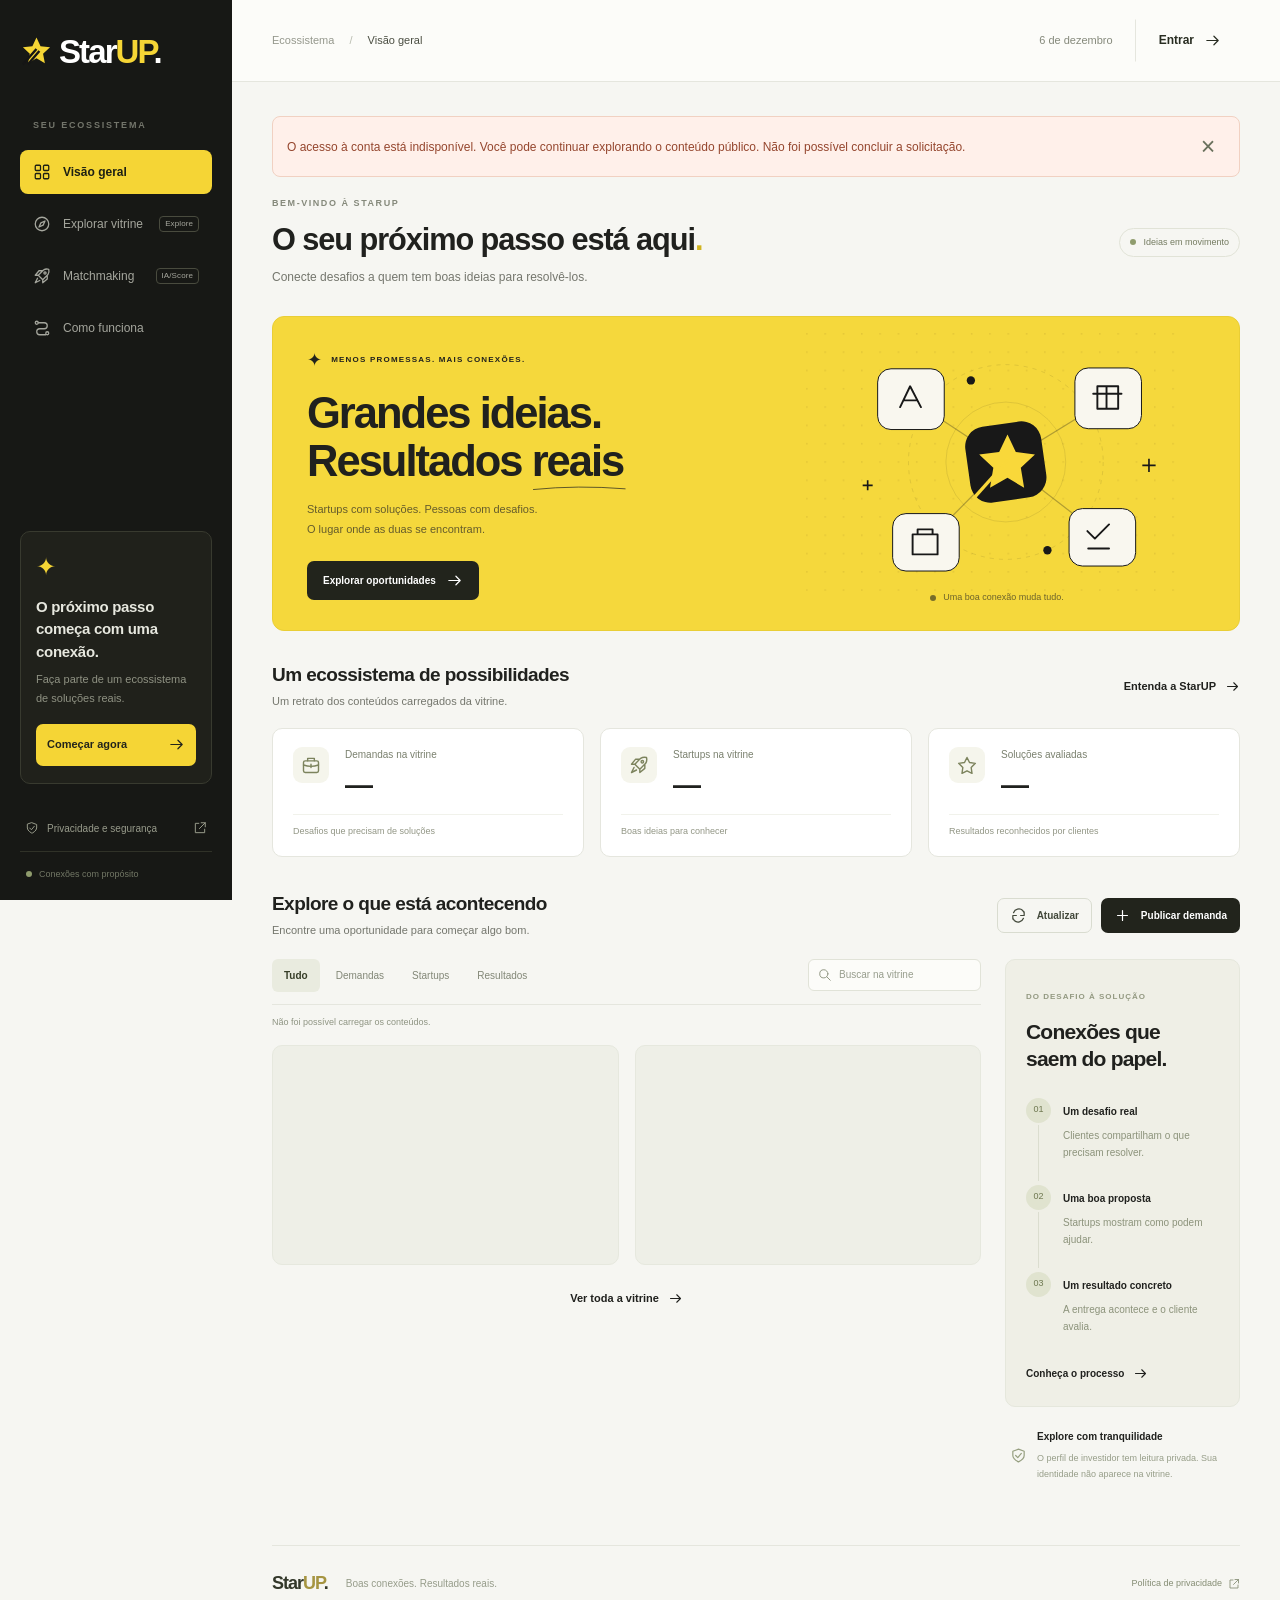
==== commit 501b0d16: "feat(matchmaking): add intelligent matchmaking view, traction showcase, and badges" ====
--- a/index.html
+++ b/index.html
@@ -55,6 +55,9 @@
           hidden
           ><span data-icon="layers"></span
           ><span id="workspace-nav-label">Propostas e entregas</span></a
+        >
+        <a href="#matchmaking" data-route="matchmaking"
+          ><span data-icon="rocket"></span>Matchmaking<span class="nav-tag">IA/Score</span></a
         >
         <a href="#como-funciona" data-route="como-funciona"
           ><span data-icon="route"></span>Como funciona</a
@@ -472,6 +475,40 @@
           <button class="btn btn-outline" id="more-solutions" hidden>
             Carregar mais propostas
           </button>
+        </section>
+        <section
+          id="matchmaking-view"
+          class="view"
+          hidden
+          aria-labelledby="matchmaking-title"
+        >
+          <div class="page-heading">
+            <div>
+              <p class="eyebrow">SCORE DE TRAÇÃO PRÁTICA (S_MATCH)</p>
+              <h1 id="matchmaking-title">
+                Matchmaking Inteligente<span class="yellow-text">.</span>
+              </h1>
+              <p id="matchmaking-subtitle">
+                Oportunidades e conexões ranqueadas por resultados e evidências reais.
+              </p>
+            </div>
+            <button class="btn btn-outline btn-small" id="refresh-matchmaking">
+              <span data-icon="refresh"></span>Atualizar
+            </button>
+          </div>
+          <div class="matchmaking-formula-banner surface">
+            <span class="mini-star">✦</span>
+            <div>
+              <strong>Algoritmo Baseado em Testes Auditados:</strong>
+              <code>S_match = (0.25 × C_setor) + (0.35 × M_auditoria) + (0.25 × E_economia) + (0.15 × T_maturidade)</code>
+              <p class="muted">Pontuação de 0 a 100 baseada em aderência setorial, notas de avaliação real e histórico de testes concluídos.</p>
+            </div>
+          </div>
+          <div id="matchmaking-context-tabs" class="feed-filters" style="margin-top:16px;">
+            <button class="chip active" id="tab-match-all" data-match-tab="traction">Vitrine de Tração</button>
+            <button class="chip" id="tab-match-role" data-match-tab="role" hidden>Recomendações para Você</button>
+          </div>
+          <div id="matchmaking-results" class="workspace-grid" style="margin-top:20px;"></div>
         </section>
         <section id="how-view" class="view" hidden aria-labelledby="how-title">
           <div class="page-heading">
--- a/app.css
+++ b/app.css
@@ -0,0 +1,2232 @@
+:root {
+  font-family: Inter, "Segoe UI", Arial, sans-serif;
+  color: #20211e;
+  background: #f6f6f2;
+  font-synthesis: none;
+  line-height: 1.5;
+  --ink: #20211e;
+  --muted: #74766d;
+  --line: #e5e6de;
+  --yellow: #f5d535;
+  --paper: #fff;
+  --sidebar: 232px;
+  --radius: 12px;
+}
+* {
+  box-sizing: border-box;
+}
+body {
+  margin: 0;
+}
+button,
+input,
+select,
+textarea {
+  font: inherit;
+}
+button,
+a,
+input,
+textarea,
+select {
+  -webkit-tap-highlight-color: transparent;
+}
+button,
+a {
+  touch-action: manipulation;
+}
+button {
+  cursor: pointer;
+}
+a {
+  color: inherit;
+  text-decoration: none;
+}
+button:disabled {
+  opacity: 0.55;
+  cursor: wait;
+}
+button:focus-visible,
+a:focus-visible,
+input:focus-visible,
+textarea:focus-visible,
+select:focus-visible,
+summary:focus-visible {
+  outline: 3px solid #b49b16;
+  outline-offset: 4px;
+}
+button {
+  color: inherit;
+}
+svg {
+  display: block;
+}
+svg.icon {
+  width: 20px;
+  height: 20px;
+  flex-shrink: 0;
+  stroke: currentColor;
+  fill: none;
+  stroke-width: 1.7;
+  stroke-linecap: round;
+  stroke-linejoin: round;
+}
+[data-icon] {
+  display: inline-flex;
+  align-items: center;
+  justify-content: center;
+  flex-shrink: 0;
+}
+h1,
+h2,
+h3,
+p {
+  margin: 0;
+}
+h1,
+h2,
+h3 {
+  line-height: 1.22;
+  letter-spacing: -0.035em;
+}
+h1 {
+  font-size: clamp(25px, 2.4vw, 34px);
+  font-weight: 650;
+}
+h2 {
+  font-size: 22px;
+  font-weight: 650;
+}
+h3 {
+  font-size: 18px;
+  font-weight: 650;
+}
+p {
+  color: var(--muted);
+}
+[hidden] {
+  display: none !important;
+}
+.skip-link {
+  position: fixed;
+  top: -100px;
+  left: 20px;
+  z-index: 30;
+  padding: 12px 20px;
+  background: var(--yellow);
+  border-radius: 8px;
+}
+.skip-link:focus {
+  top: 14px;
+}
+.sidebar {
+  position: fixed;
+  inset: 0 auto 0 0;
+  width: var(--sidebar);
+  background: #171815;
+  color: #a5a69d;
+  padding: 34px 20px 19px;
+  display: flex;
+  flex-direction: column;
+  z-index: 20;
+}
+.brand {
+  display: flex;
+  align-items: center;
+  color: #fff;
+  font-size: 33px;
+  font-weight: 800;
+  letter-spacing: -1.9px;
+  line-height: 1;
+  gap: 8px;
+  white-space: nowrap;
+}
+.brand > svg {
+  width: 31px;
+  height: 34px;
+  color: var(--yellow);
+}
+.brand-accent {
+  color: var(--yellow);
+}
+.brand-dot {
+  color: #fff;
+}
+.nav-caption {
+  font-size: 9px;
+  letter-spacing: 1.8px;
+  font-weight: 600;
+  color: #73756b;
+  margin: 51px 13px 17px;
+}
+nav {
+  display: grid;
+  gap: 8px;
+}
+nav a {
+  display: flex;
+  align-items: center;
+  gap: 12px;
+  padding: 12px 13px;
+  border-radius: 8px;
+  font-size: 12px;
+  font-weight: 500;
+  min-height: 44px;
+}
+nav a:hover,
+.sidebar-settings:hover {
+  background: #25261f;
+  color: #fff;
+}
+nav a.active {
+  background: var(--yellow);
+  color: #1d2014;
+  font-weight: 650;
+}
+nav a .icon {
+  width: 18px;
+  height: 18px;
+}
+.nav-tag {
+  margin-left: auto;
+  border: 1px solid #494b3e;
+  font-size: 8px;
+  padding: 1px 5px;
+  border-radius: 4px;
+  letter-spacing: 0.1px;
+}
+.active .nav-tag {
+  border-color: #a18e24;
+}
+.sidebar-bottom {
+  margin-top: auto;
+  padding-top: 36px;
+}
+.sidebar-invite {
+  border: 1px solid #383a2f;
+  background: #20211b;
+  padding: 17px 15px;
+  border-radius: 10px;
+  margin-bottom: 22px;
+}
+.mini-star {
+  font-size: 24px;
+  color: var(--yellow);
+}
+.sidebar-invite h2 {
+  font-size: 15px;
+  color: #e7e8df;
+  letter-spacing: -0.3px;
+  line-height: 1.5;
+  margin: 11px 0 7px;
+}
+.sidebar-invite p {
+  font-size: 11px;
+  color: #8f9283;
+  line-height: 1.7;
+  margin-bottom: 16px;
+}
+.sidebar-invite .btn {
+  width: 100%;
+  padding: 10px;
+  font-size: 11px;
+  justify-content: space-between;
+}
+.sidebar-settings {
+  display: flex;
+  align-items: center;
+  gap: 10px;
+  padding: 12px;
+  font-size: 12px;
+  border-radius: 8px;
+}
+.sidebar-privacy {
+  display: flex;
+  gap: 8px;
+  align-items: center;
+  font-size: 10px;
+  padding: 15px 5px;
+  color: #989b8b;
+}
+.sidebar-privacy .icon {
+  width: 14px;
+  height: 14px;
+}
+.sidebar-privacy > span:last-child {
+  margin-left: auto;
+}
+.sidebar-footnote {
+  font-size: 9px;
+  border-top: 1px solid #303228;
+  padding: 16px 6px 0;
+  display: flex;
+  gap: 7px;
+  align-items: center;
+  color: #727765;
+}
+.live-dot {
+  display: inline-block;
+  width: 6px;
+  height: 6px;
+  border-radius: 50%;
+  background: #8f9c6d;
+  flex-shrink: 0;
+}
+.app-shell {
+  margin-left: var(--sidebar);
+}
+.topbar {
+  height: 82px;
+  background: #fcfcf9;
+  border-bottom: 1px solid var(--line);
+  display: flex;
+  align-items: center;
+  justify-content: space-between;
+  padding: 0 40px;
+  gap: 20px;
+}
+.topbar-left,
+.topbar-actions {
+  display: flex;
+  align-items: center;
+  gap: 22px;
+}
+.breadcrumb {
+  font-size: 11px;
+  color: #95988d;
+}
+.breadcrumb > span {
+  color: #b9bcb0;
+  padding: 0 12px;
+}
+.breadcrumb strong {
+  color: #4b4e42;
+  font-weight: 500;
+}
+.today {
+  font-size: 11px;
+  color: #85897b;
+}
+.topbar-actions > .btn {
+  border-left: 1px solid var(--line);
+  padding-left: 23px;
+  border-radius: 0;
+}
+.account-chip {
+  display: flex;
+  gap: 10px;
+  align-items: center;
+  background: none;
+  border: 0;
+  font-size: 12px;
+  max-width: 260px;
+}
+.account-chip #header-name {
+  white-space: nowrap;
+  overflow: hidden;
+  text-overflow: ellipsis;
+}
+.avatar {
+  display: grid;
+  place-items: center;
+  width: 33px;
+  height: 33px;
+  border-radius: 50%;
+  background: #e9e9dd;
+  font-size: 12px;
+  font-weight: 700;
+  color: #5b6147;
+}
+.mobile-menu {
+  display: none !important;
+}
+main {
+  max-width: 1600px;
+  margin: auto;
+  padding: 34px 40px 0;
+}
+main:focus {
+  outline: none;
+}
+.page-heading {
+  display: flex;
+  justify-content: space-between;
+  align-items: center;
+  gap: 20px;
+  margin: 0 0 28px;
+}
+.page-heading p:not(.eyebrow) {
+  font-size: 12px;
+  margin-top: 10px;
+  line-height: 1.65;
+}
+.eyebrow {
+  font-size: 9px;
+  letter-spacing: 1.55px;
+  font-weight: 650;
+  color: #85897b;
+  margin-bottom: 10px;
+}
+.yellow-text {
+  color: #d1b421;
+}
+.outline-label {
+  display: flex;
+  align-items: center;
+  gap: 7px;
+  border: 1px solid #e1e3d7;
+  border-radius: 30px;
+  padding: 7px 10px;
+  font-size: 9px;
+  color: #747b60;
+  white-space: nowrap;
+}
+.btn {
+  display: inline-flex;
+  align-items: center;
+  justify-content: center;
+  gap: 10px;
+  background: var(--ink);
+  color: #fff;
+  border: 1px solid transparent;
+  padding: 12px 18px;
+  border-radius: 7px;
+  font-size: 12px;
+  font-weight: 600;
+  line-height: 1.4;
+  min-height: 42px;
+  white-space: normal;
+}
+.btn .icon {
+  width: 17px;
+  height: 17px;
+}
+.btn:hover {
+  background: #393b31;
+}
+.btn-dark {
+  background: #22241c;
+  color: #fff;
+}
+.btn-yellow {
+  background: var(--yellow);
+  color: #22241c;
+}
+.btn-yellow:hover {
+  background: #ffe259;
+}
+.btn-outline {
+  background: transparent;
+  border-color: #d9dcd0;
+  color: #42483a;
+}
+.btn-outline:hover {
+  background: #ebede5;
+}
+.btn-text {
+  background: transparent;
+  color: #282c21;
+}
+.btn-text:hover {
+  background: #f0f0e6;
+}
+.btn-small {
+  font-size: 10px;
+  padding: 8px 12px;
+  min-height: 34px;
+}
+.btn-full {
+  width: 100%;
+  margin-top: 8px;
+}
+.btn-danger {
+  background: #fff3ef;
+  color: #a14332;
+  border-color: #f0d3cb;
+}
+.btn-danger:hover {
+  background: #ffe8df;
+}
+.icon-button {
+  background: none;
+  border: 0;
+  padding: 7px;
+  display: inline-flex;
+  align-items: center;
+  justify-content: center;
+  border-radius: 7px;
+  min-width: 34px;
+  min-height: 34px;
+  font-size: 25px;
+  line-height: 1;
+  color: #69705c;
+}
+.icon-button:hover {
+  background: #eceee5;
+}
+.text-link {
+  display: inline-flex;
+  align-items: center;
+  gap: 9px;
+  font-size: 11px;
+  font-weight: 600;
+}
+.text-link:hover {
+  text-decoration: underline;
+  text-underline-offset: 4px;
+}
+.text-link .icon {
+  width: 15px;
+  height: 15px;
+}
+.hero {
+  display: grid;
+  grid-template-columns: 1.1fr 1fr;
+  background: #f5d83c;
+  border: 1px solid #e9ce36;
+  border-radius: var(--radius);
+  overflow: hidden;
+  min-height: 286px;
+  margin-bottom: 32px;
+  position: relative;
+}
+.hero-content {
+  padding: 30px 34px;
+  position: relative;
+  z-index: 1;
+}
+.hero-kicker {
+  display: flex;
+  align-items: center;
+  gap: 8px;
+  font-size: 8px;
+  font-weight: 650;
+  letter-spacing: 1.2px;
+}
+.hero-kicker .mini-star {
+  color: #22241c;
+  font-size: 18px;
+}
+.hero h2 {
+  font-size: clamp(30px, 3.4vw, 49px);
+  line-height: 1.1;
+  letter-spacing: -2px;
+  font-weight: 700;
+  margin: 16px 0 15px;
+}
+.hero p {
+  color: #655c2c;
+  font-size: 11px;
+  line-height: 1.8;
+  margin-bottom: 21px;
+}
+.hero .btn {
+  font-size: 10px;
+  min-height: 37px;
+  padding: 10px 15px;
+}
+.hero-emphasis {
+  position: relative;
+}
+.hero-emphasis svg {
+  position: absolute;
+  bottom: -8px;
+  left: 0;
+  width: 104%;
+  height: 9px;
+  fill: none;
+  stroke: #20211e;
+  stroke-width: 2;
+}
+.hero-art {
+  display: flex;
+  flex-direction: column;
+  align-items: center;
+  justify-content: center;
+  padding: 8px 24px 17px 0;
+}
+.hero-art > svg {
+  width: 100%;
+  max-width: 405px;
+  max-height: 258px;
+}
+.art-caption {
+  display: flex;
+  align-items: center;
+  gap: 7px;
+  font-size: 9px;
+  color: #6d632b;
+}
+.art-caption .live-dot {
+  background: #776d2a;
+}
+.section-heading {
+  display: flex;
+  justify-content: space-between;
+  align-items: center;
+  gap: 16px;
+  margin-bottom: 18px;
+}
+.section-heading h2 {
+  font-size: 19px;
+  letter-spacing: -0.55px;
+}
+.section-heading p {
+  font-size: 11px;
+  margin-top: 7px;
+}
+.stats-grid {
+  display: grid;
+  grid-template-columns: repeat(3, minmax(0, 1fr));
+  gap: 16px;
+  margin-bottom: 35px;
+}
+.stat-card {
+  position: relative;
+  background: #fff;
+  border: 1px solid var(--line);
+  border-radius: 10px;
+  padding: 18px 20px;
+  display: grid;
+  grid-template-columns: 40px 1fr;
+  gap: 12px;
+}
+.stat-icon {
+  width: 36px;
+  height: 36px;
+  background: #f5f5ec;
+  border-radius: 9px;
+  color: #7c835d;
+}
+.stat-label {
+  font-size: 10px;
+  color: #7a806e;
+  display: block;
+  padding-top: 0;
+}
+.stat-card strong {
+  display: block;
+  font-size: 28px;
+  font-weight: 650;
+  letter-spacing: -1px;
+  line-height: 1.25;
+  margin-top: 5px;
+}
+.stat-caption {
+  font-size: 9px;
+  grid-column: 1/-1;
+  color: #929685;
+  border-top: 1px solid #f1f2eb;
+  padding-top: 10px;
+}
+.market-heading {
+  margin-bottom: 20px;
+}
+.heading-actions {
+  display: flex;
+  gap: 9px;
+  align-items: center;
+  flex-wrap: wrap;
+}
+.market-heading .eyebrow {
+  display: none;
+}
+.market-layout {
+  display: grid;
+  grid-template-columns: minmax(0, 1fr) 235px;
+  gap: 24px;
+}
+.filter-bar {
+  display: flex;
+  align-items: center;
+  justify-content: space-between;
+  gap: 12px;
+  border-bottom: 1px solid var(--line);
+  padding-bottom: 12px;
+  margin-bottom: 11px;
+  flex-wrap: wrap;
+}
+.tabs {
+  display: flex;
+  align-items: center;
+  gap: 4px;
+  flex-wrap: wrap;
+}
+.tab {
+  border: 0;
+  background: none;
+  padding: 8px 12px;
+  border-radius: 6px;
+  font-size: 10px;
+  font-weight: 500;
+  color: #828777;
+  min-height: 33px;
+}
+.tab.active {
+  background: #e9ebdf;
+  color: #373e28;
+  font-weight: 650;
+}
+.tab:hover {
+  background: #eceee5;
+  color: #313725;
+}
+.search-field {
+  display: flex;
+  align-items: center;
+  gap: 7px;
+  border: 1px solid #e1e3d8;
+  border-radius: 6px;
+  padding: 7px 9px;
+  background: #fcfcf9;
+}
+.search-field .icon {
+  width: 14px;
+  height: 14px;
+  color: #919783;
+}
+.search-field input {
+  width: 132px;
+  padding: 0;
+  border: 0;
+  background: none;
+  font-size: 10px;
+  outline-offset: 7px;
+  color: #42483a;
+  min-width: 0;
+}
+.search-field input::placeholder {
+  color: #979d8d;
+}
+.feed-status {
+  font-size: 9px;
+  color: #8e9482;
+  min-height: 15px;
+  margin: 10px 0 14px;
+}
+.feed-grid {
+  display: grid;
+  grid-template-columns: repeat(2, minmax(0, 1fr));
+  gap: 16px;
+}
+.feed-card {
+  background: #fff;
+  border: 1px solid var(--line);
+  border-radius: 10px;
+  padding: 19px;
+  display: flex;
+  flex-direction: column;
+  min-width: 0;
+  min-height: 219px;
+  overflow-wrap: anywhere;
+}
+.card-top {
+  display: flex;
+  align-items: center;
+  justify-content: space-between;
+  gap: 10px;
+  margin-bottom: 17px;
+}
+.entity-icon {
+  width: 38px;
+  height: 38px;
+  border-radius: 10px;
+  display: grid;
+  place-items: center;
+  background: #f0f2e8;
+  color: #7b8861;
+  font-weight: 650;
+  font-size: 13px;
+}
+.entity-icon.startup {
+  background: #f9f0cd;
+  color: #8e7523;
+}
+.entity-icon.review {
+  background: #eeeafb;
+  color: #807199;
+}
+.badge {
+  display: inline-flex;
+  align-items: center;
+  gap: 5px;
+  font-size: 8px;
+  line-height: 1.45;
+  padding: 4px 7px;
+  border-radius: 4px;
+  color: #68764f;
+  background: #f0f4e9;
+  white-space: nowrap;
+  font-weight: 500;
+}
+.badge.startup {
+  background: #fcf5de;
+  color: #8d772d;
+}
+.badge.review {
+  background: #f1edf8;
+  color: #827299;
+}
+.badge.neutral {
+  background: #f0f1eb;
+  color: #7a806b;
+}
+.badge.warning {
+  background: #fcf2dd;
+  color: #917433;
+}
+.feed-card h3 {
+  font-size: 15px;
+  letter-spacing: -0.35px;
+  line-height: 1.4;
+  margin-bottom: 8px;
+}
+.card-description {
+  font-size: 11px;
+  line-height: 1.8;
+  color: #858a7b;
+  display: -webkit-box;
+  -webkit-line-clamp: 3;
+  -webkit-box-orient: vertical;
+  overflow: hidden;
+}
+.card-footer {
+  display: flex;
+  align-items: center;
+  justify-content: space-between;
+  gap: 10px;
+  border-top: 1px solid #f0f1ea;
+  padding-top: 13px;
+  margin-top: auto;
+  font-size: 9px;
+  color: #929888;
+}
+.card-body {
+  padding-bottom: 18px;
+}
+.card-footer .text-link {
+  font-size: 9px;
+}
+.card-footer .icon {
+  width: 14px;
+  height: 14px;
+}
+.card-date {
+  display: flex;
+  align-items: center;
+  gap: 5px;
+}
+.feed-bottom {
+  display: flex;
+  justify-content: center;
+  align-items: center;
+  gap: 20px;
+  margin: 25px 0 8px;
+}
+.how-card {
+  border: 1px solid #e5e7dc;
+  background: #efefe6;
+  padding: 22px 20px;
+  border-radius: 10px;
+}
+.how-card .eyebrow {
+  font-size: 8px;
+  letter-spacing: 1px;
+  color: #939981;
+}
+.how-card h3 {
+  font-size: 21px;
+  letter-spacing: -0.8px;
+  line-height: 1.3;
+  margin: 12px 0 25px;
+}
+.mini-steps {
+  list-style: none;
+  padding: 0;
+  margin: 0 0 24px;
+}
+.mini-steps li {
+  display: flex;
+  gap: 12px;
+  position: relative;
+  padding-bottom: 23px;
+}
+.mini-steps li:not(:last-child):before {
+  content: "";
+  position: absolute;
+  width: 1px;
+  background: #dbddcf;
+  top: 27px;
+  bottom: 4px;
+  left: 12px;
+}
+.mini-steps li:last-child {
+  padding-bottom: 0;
+}
+.mini-steps li > span {
+  display: grid;
+  place-items: center;
+  font-size: 9px;
+  background: #e0e3cf;
+  width: 25px;
+  height: 25px;
+  border-radius: 50%;
+  flex-shrink: 0;
+  color: #6e7850;
+}
+.mini-steps strong {
+  font-size: 10px;
+  font-weight: 600;
+}
+.mini-steps p {
+  font-size: 10px;
+  line-height: 1.75;
+  margin-top: 5px;
+  color: #8c937b;
+}
+.how-card > .text-link {
+  font-size: 10px;
+}
+.privacy-card {
+  display: flex;
+  gap: 10px;
+  padding: 23px 5px;
+}
+.privacy-card > .icon,
+.privacy-card > [data-icon] .icon {
+  width: 17px;
+  height: 17px;
+  color: #969f80;
+}
+.privacy-card h3 {
+  font-size: 10px;
+  letter-spacing: 0;
+  margin: 1px 0 7px;
+}
+.privacy-card p {
+  font-size: 9px;
+  line-height: 1.8;
+  color: #979e89;
+}
+.footer {
+  display: flex;
+  align-items: center;
+  gap: 18px;
+  border-top: 1px solid var(--line);
+  padding: 24px 0;
+  margin-top: 40px;
+  font-size: 10px;
+}
+.footer-brand {
+  font-weight: 800;
+  font-size: 18px;
+  letter-spacing: -1px;
+  color: #33382a;
+}
+.footer-brand span {
+  color: #a69542;
+}
+.footer p {
+  font-size: 10px;
+  color: #969c8a;
+}
+.footer > a {
+  margin-left: auto;
+  color: #858d74;
+  display: flex;
+  gap: 6px;
+  align-items: center;
+  font-size: 9px;
+}
+.footer .icon {
+  width: 12px;
+  height: 12px;
+}
+.empty-state {
+  grid-column: 1/-1;
+  display: flex;
+  flex-direction: column;
+  align-items: center;
+  text-align: center;
+  justify-content: center;
+  min-height: 230px;
+  border: 1px dashed #d9ddcd;
+  border-radius: 12px;
+  padding: 30px;
+  background: #fafbf6;
+}
+.empty-state .empty-icon {
+  width: 47px;
+  height: 47px;
+  border-radius: 14px;
+  display: grid;
+  place-items: center;
+  background: #ecefe2;
+  color: #889569;
+  margin-bottom: 15px;
+}
+.empty-state h3 {
+  font-size: 16px;
+  margin-bottom: 8px;
+}
+.empty-state p {
+  font-size: 11px;
+  max-width: 350px;
+  line-height: 1.8;
+}
+.empty-state .btn {
+  margin-top: 16px;
+}
+.skeleton {
+  height: 220px;
+  background: #eeefe7;
+  border: 1px solid #e6e8de;
+  border-radius: 10px;
+}
+.banner {
+  background: #fff7d8;
+  border: 1px solid #eadca6;
+  border-radius: 8px;
+  padding: 12px 16px;
+  font-size: 12px;
+  margin-bottom: 20px;
+  color: #76672b;
+  display: flex;
+  align-items: center;
+  justify-content: space-between;
+  gap: 14px;
+}
+#notice {
+  display: flex;
+  align-items: center;
+  justify-content: space-between;
+  gap: 14px;
+  padding: 10px 14px;
+  background: #edf2e5;
+  border: 1px solid #dce5ce;
+  border-radius: 8px;
+  font-size: 12px;
+  margin-bottom: 20px;
+  color: #4d6135;
+}
+#notice.error {
+  background: #fff0ea;
+  border-color: #f1d1c2;
+  color: #95462e;
+}
+.standalone-tabs {
+  padding-bottom: 15px;
+  margin-bottom: 20px;
+  border-bottom: 1px solid var(--line);
+}
+#demands-view > .feed-grid {
+  grid-template-columns: repeat(3, minmax(0, 1fr));
+}
+.own-demand .card-actions {
+  display: flex;
+  gap: 8px;
+  flex-wrap: wrap;
+  padding-top: 13px;
+}
+.card-actions .btn {
+  font-size: 10px;
+  padding: 8px 10px;
+  min-height: 34px;
+}
+.workspace-grid {
+  display: grid;
+  grid-template-columns: repeat(2, minmax(0, 1fr));
+  gap: 18px;
+}
+.workspace-summary {
+  display: flex;
+  gap: 12px;
+  flex-wrap: wrap;
+  margin-bottom: 22px;
+}
+.workspace-summary > span {
+  font-size: 11px;
+  padding: 10px 13px;
+  border: 1px solid var(--line);
+  border-radius: 8px;
+  background: #fff;
+  color: #778365;
+}
+.workspace-summary strong {
+  color: #303e21;
+  margin-right: 5px;
+}
+.solution-card {
+  background: #fff;
+  padding: 22px;
+  border-radius: 12px;
+  border: 1px solid var(--line);
+}
+.solution-card h3 {
+  font-size: 17px;
+  line-height: 1.5;
+  margin-bottom: 4px;
+}
+.solution-card > .muted {
+  font-size: 11px;
+  margin-bottom: 17px;
+}
+.solution-card .proposal-text,
+.delivery-text {
+  font-size: 12px;
+  line-height: 1.9;
+  white-space: pre-wrap;
+  overflow-wrap: anywhere;
+  color: #717b60;
+}
+.solution-card .card-actions {
+  margin-top: 20px;
+  display: flex;
+  gap: 8px;
+  flex-wrap: wrap;
+}
+.solution-card form {
+  border-top: 1px solid var(--line);
+  padding-top: 18px;
+  margin-top: 20px;
+}
+.delivery-block {
+  padding: 14px;
+  background: #f6f7f1;
+  border: 1px solid #eceee3;
+  border-radius: 8px;
+  margin-top: 17px;
+}
+.delivery-block h4 {
+  font-size: 11px;
+  margin: 0 0 7px;
+}
+.solution-progress {
+  display: flex;
+  margin: 18px 0 8px;
+  gap: 4px;
+}
+.solution-progress span {
+  height: 3px;
+  background: #eceee5;
+  flex: 1;
+  border-radius: 3px;
+}
+.solution-progress span.done {
+  background: #dcc342;
+}
+.process-grid {
+  display: grid;
+  grid-template-columns: repeat(3, minmax(0, 1fr));
+  gap: 20px;
+  margin-bottom: 35px;
+}
+.process-grid article {
+  background: #fff;
+  padding: 27px;
+  border: 1px solid var(--line);
+  border-radius: 12px;
+  position: relative;
+}
+.process-number {
+  position: absolute;
+  right: 25px;
+  top: 20px;
+  font-size: 36px;
+  font-weight: 600;
+  color: #e4e7da;
+}
+.process-grid [data-icon] {
+  color: #a7902e;
+  background: #fbf5da;
+  width: 45px;
+  height: 45px;
+  border-radius: 12px;
+  margin-bottom: 30px;
+}
+.process-grid h2 {
+  font-size: 18px;
+  margin-bottom: 14px;
+}
+.process-grid p {
+  font-size: 12px;
+  line-height: 1.9;
+}
+.roles-section {
+  background: #ededdf;
+  border-radius: 12px;
+  padding: 26px;
+}
+.roles-section > h2 {
+  margin-bottom: 22px;
+}
+.role-cards {
+  display: grid;
+  grid-template-columns: repeat(3, minmax(0, 1fr));
+  gap: 15px;
+}
+.role-cards > button {
+  display: flex;
+  flex-direction: column;
+  align-items: flex-start;
+  text-align: left;
+  padding: 22px;
+  border: 1px solid #dddfd0;
+  background: #fafbf5;
+  border-radius: 9px;
+  gap: 12px;
+}
+.role-cards > button:hover {
+  border-color: #b8bc9f;
+  background: #fff;
+}
+.role-cards [data-icon] {
+  color: #9a8530;
+}
+.role-cards strong {
+  font-size: 16px;
+  letter-spacing: -0.3px;
+}
+.role-cards > button > span:not([data-icon]):not(.text-link) {
+  font-size: 11px;
+  line-height: 1.8;
+  color: #8a9476;
+}
+.role-cards .text-link {
+  font-size: 10px;
+  margin-top: auto;
+  padding-top: 8px;
+}
+.account-layout {
+  display: grid;
+  grid-template-columns: 1.3fr 1fr;
+  gap: 24px;
+}
+.surface {
+  background: #fff;
+  border: 1px solid var(--line);
+  border-radius: 12px;
+  padding: 25px;
+  margin-bottom: 20px;
+}
+.surface h2 {
+  font-size: 18px;
+  margin-bottom: 12px;
+}
+.surface p {
+  font-size: 12px;
+  line-height: 1.8;
+}
+.account-info {
+  display: flex;
+  align-items: center;
+  gap: 20px;
+}
+.account-info p {
+  overflow-wrap: anywhere;
+  margin-bottom: 10px;
+}
+.avatar-large {
+  width: 58px;
+  height: 58px;
+  font-size: 22px;
+  flex-shrink: 0;
+}
+.account-info h2 {
+  margin-bottom: 5px;
+}
+.section-icon {
+  color: #9da782;
+  margin-bottom: 15px;
+}
+.stack-actions {
+  display: grid;
+  gap: 10px;
+  margin-top: 22px;
+}
+.danger-zone {
+  border-color: #eeded6;
+}
+.danger-zone .btn {
+  margin-top: 17px;
+}
+.muted {
+  color: #89917c;
+}
+.modal {
+  border: 1px solid #e0e4d4;
+  border-radius: 15px;
+  background: #fcfcf9;
+  color: var(--ink);
+  padding: 28px;
+  width: min(560px, calc(100% - 32px));
+  max-height: calc(100dvh - 40px);
+  overflow-y: auto;
+  box-shadow: 0 18px 70px #0002;
+}
+.modal::backdrop {
+  background: #151811a6;
+}
+.modal-header {
+  display: flex;
+  align-items: center;
+  justify-content: space-between;
+  gap: 16px;
+  margin-bottom: 22px;
+}
+.modal-header .eyebrow {
+  margin: 0;
+}
+.modal h2 {
+  font-size: 25px;
+  line-height: 1.35;
+  margin: 0 0 8px;
+}
+.modal > .muted {
+  font-size: 12px;
+  line-height: 1.8;
+  margin-bottom: 23px;
+}
+.modal-brand {
+  font-size: 28px;
+  color: #22241c;
+  gap: 0;
+  letter-spacing: -1.6px;
+}
+.modal-brand .brand-accent {
+  color: #b9a222;
+}
+.auth-tabs {
+  display: grid;
+  grid-template-columns: 1fr 1fr;
+  background: #eeefe6;
+  padding: 4px;
+  border-radius: 8px;
+  margin-bottom: 25px;
+}
+.auth-tabs button {
+  background: none;
+  border: 0;
+  padding: 10px;
+  font-size: 12px;
+  color: #959c87;
+  border-radius: 5px;
+}
+.auth-tabs button.active {
+  background: #fff;
+  color: #323c25;
+  box-shadow: 0 1px 4px #0000000c;
+  font-weight: 600;
+}
+form,
+.form-group {
+  display: grid;
+  gap: 17px;
+}
+form label {
+  font-size: 11px;
+  font-weight: 550;
+  display: grid;
+  gap: 7px;
+  color: #545e43;
+}
+input,
+select,
+textarea {
+  border: 1px solid #dce1d1;
+  border-radius: 7px;
+  background: #fff;
+  color: #2f3b24;
+  padding: 11px 12px;
+  width: 100%;
+  font-size: 12px;
+  line-height: 1.6;
+  min-width: 0;
+}
+input::placeholder,
+textarea::placeholder {
+  color: #a0a993;
+  font-weight: 400;
+}
+textarea {
+  resize: vertical;
+  min-height: 85px;
+}
+select {
+  padding-right: 30px;
+}
+label small,
+.optional {
+  font-weight: 400;
+  font-size: 10px;
+  color: #929c82;
+}
+.optional {
+  display: inline;
+}
+.password-field {
+  position: relative;
+  display: flex;
+}
+.password-field input {
+  padding-right: 48px;
+}
+.password-toggle {
+  position: absolute;
+  right: 4px;
+  top: 5px;
+}
+.password-toggle .icon {
+  width: 16px;
+  height: 16px;
+}
+.check {
+  display: flex !important;
+  align-items: flex-start;
+  gap: 9px;
+  font-size: 10px;
+  line-height: 1.8;
+  font-weight: 400;
+}
+.check input {
+  width: 15px;
+  height: 15px;
+  margin: 2px 0 0;
+  accent-color: #8e7c1d;
+}
+.check a {
+  text-decoration: underline;
+  text-underline-offset: 3px;
+}
+.register-roles {
+  border: 0;
+  padding: 0;
+  margin: 0;
+  display: grid;
+  grid-template-columns: repeat(3, 1fr);
+  gap: 8px;
+}
+.register-roles legend,
+.visibility-options legend {
+  font-size: 11px;
+  font-weight: 550;
+  margin-bottom: 10px;
+  color: #545e43;
+}
+.register-roles label {
+  position: relative;
+}
+.register-roles input {
+  position: absolute;
+  opacity: 0;
+  width: 1px;
+  height: 1px;
+}
+.register-roles label > span {
+  display: flex;
+  align-items: center;
+  justify-content: center;
+  gap: 8px;
+  border: 1px solid #dde1d2;
+  border-radius: 7px;
+  padding: 12px 6px;
+  font-size: 11px;
+  color: #808d6c;
+  cursor: pointer;
+}
+.register-roles .icon {
+  width: 16px;
+  height: 16px;
+}
+.register-roles input:checked + span {
+  background: #fbf5d8;
+  border-color: #d8c553;
+  color: #5c5427;
+}
+.register-roles input:focus-visible + span {
+  outline: 3px solid #b49b16;
+  outline-offset: 2px;
+}
+.privacy-note {
+  display: flex;
+  gap: 12px;
+  padding: 15px;
+  background: #edf2e4;
+  border: 1px solid #dfe7d1;
+  border-radius: 8px;
+  color: #87996a;
+}
+.privacy-note p {
+  font-size: 11px;
+  line-height: 1.8;
+  color: #7c8a64;
+}
+.auth-footnote {
+  display: flex;
+  justify-content: center;
+  align-items: center;
+  gap: 7px;
+  font-size: 9px;
+  color: #99a18b;
+  margin-top: 25px;
+  padding-top: 20px;
+  border-top: 1px solid var(--line);
+}
+.auth-footnote .icon {
+  width: 13px;
+  height: 13px;
+}
+.form-feedback {
+  font-size: 12px;
+  line-height: 1.8;
+  background: #fff0e8;
+  color: #994b2f;
+  padding: 11px 14px;
+  border: 1px solid #f1d8c8;
+  border-radius: 7px;
+  margin-bottom: 17px;
+}
+.visibility-options {
+  display: grid;
+  gap: 9px;
+  border: 0;
+  padding: 0;
+  margin: 0;
+}
+.visibility-options label {
+  display: flex;
+  align-items: center;
+  padding: 12px;
+  border: 1px solid #dfe3d6;
+  border-radius: 7px;
+  gap: 12px;
+  cursor: pointer;
+}
+.visibility-options input {
+  width: 15px;
+  height: 15px;
+  accent-color: #8d7d25;
+}
+.visibility-options strong {
+  display: block;
+  font-size: 11px;
+  font-weight: 600;
+}
+.visibility-options small {
+  display: block;
+  margin-top: 3px;
+}
+.visibility-options [data-icon] {
+  margin-left: auto;
+  color: #a0aa8c;
+}
+.detail-description {
+  font-size: 13px;
+  line-height: 1.9;
+  white-space: pre-wrap;
+  overflow-wrap: anywhere;
+  margin: 20px 0;
+}
+.detail-meta {
+  display: flex;
+  gap: 8px;
+  flex-wrap: wrap;
+  margin: 15px 0;
+}
+.detail-modal .card-actions {
+  display: flex;
+  gap: 10px;
+  margin-top: 25px;
+}
+.detail-modal form {
+  padding-top: 20px;
+  border-top: 1px solid var(--line);
+  margin-top: 20px;
+}
+.confirm-modal {
+  max-width: 440px;
+}
+.confirm-modal > p {
+  font-size: 12px;
+  line-height: 1.9;
+  margin: 15px 0 25px;
+}
+.confirm-modal .heading-actions {
+  justify-content: flex-end;
+}
+.rating-select {
+  max-width: 100%;
+}
+.solution-card .form-feedback {
+  margin-top: 15px;
+}
+.privacy-page main {
+  max-width: 780px;
+  margin: 0 auto;
+  padding: 50px 25px;
+}
+.privacy-page .brand {
+  color: var(--ink);
+  gap: 0;
+  display: inline-flex;
+  margin-bottom: 45px;
+}
+.privacy-page h1 {
+  margin-bottom: 15px;
+}
+.privacy-page h2 {
+  margin: 30px 0 12px;
+}
+.privacy-page p {
+  font-size: 14px;
+  line-height: 1.9;
+}
+.privacy-page .text-link {
+  margin-top: 30px;
+}
+@media (min-width: 1500px) {
+  .hero-content {
+    padding: 35px 42px;
+  }
+  .hero {
+    min-height: 320px;
+  }
+  .hero h2 {
+    font-size: 52px;
+  }
+  .hero p {
+    font-size: 12px;
+  }
+  .feed-grid {
+    grid-template-columns: repeat(3, minmax(0, 1fr));
+  }
+  .hero-art > svg {
+    max-height: 275px;
+  }
+  .market-layout {
+    grid-template-columns: minmax(0, 1fr) 260px;
+  }
+}
+@media (max-width: 1180px) {
+  :root {
+    --sidebar: 206px;
+  }
+  .sidebar {
+    padding: 30px 14px 18px;
+  }
+  .brand {
+    font-size: 30px;
+  }
+  nav a {
+    font-size: 11px;
+    gap: 10px;
+  }
+  .nav-tag {
+    display: none;
+  }
+  .topbar {
+    padding: 0 27px;
+  }
+  main {
+    padding: 28px 27px 0;
+  }
+  .today {
+    display: none;
+  }
+  .market-layout {
+    grid-template-columns: minmax(0, 1fr) 210px;
+    gap: 18px;
+  }
+  .feed-card {
+    padding: 16px;
+  }
+  .hero-content {
+    padding: 28px;
+  }
+  .hero-art {
+    padding-right: 8px;
+  }
+  .hero h2 {
+    font-size: 39px;
+  }
+  .outline-label {
+    display: none;
+  }
+  .section-heading h2 {
+    font-size: 17px;
+  }
+  .stat-card {
+    padding: 16px;
+  }
+  .market-heading .btn-small {
+    font-size: 9px;
+  }
+  .heading-actions {
+    gap: 7px;
+  }
+  .how-card {
+    padding: 19px 16px;
+  }
+  .search-field {
+    width: 100%;
+  }
+  .search-field input {
+    width: 100%;
+  }
+  .filter-bar {
+    gap: 9px;
+  }
+  .process-grid article {
+    padding: 22px;
+  }
+  .role-cards > button {
+    padding: 16px;
+  }
+  #demands-view > .feed-grid {
+    grid-template-columns: repeat(2, minmax(0, 1fr));
+  }
+}
+@media (max-width: 960px) {
+  .market-layout {
+    grid-template-columns: 1fr;
+  }
+  .market-aside {
+    display: none;
+  }
+  .hero-art {
+    max-width: 320px;
+  }
+  .hero h2 {
+    font-size: 35px;
+    letter-spacing: -1.4px;
+  }
+  .hero-kicker {
+    font-size: 7px;
+  }
+  .hero-content {
+    padding: 27px 23px;
+  }
+  .stat-card {
+    grid-template-columns: 28px 1fr;
+    gap: 9px;
+    padding: 14px;
+  }
+  .stat-icon {
+    width: 28px;
+    height: 28px;
+  }
+  .stat-icon .icon {
+    width: 17px;
+    height: 17px;
+  }
+  .stat-label {
+    font-size: 9px;
+  }
+  .stat-caption {
+    font-size: 8px;
+  }
+  .hero p {
+    font-size: 10px;
+  }
+  .page-heading h1 {
+    font-size: 26px;
+  }
+  .process-grid {
+    gap: 12px;
+  }
+  .process-grid article {
+    padding: 18px;
+  }
+  .process-grid h2 {
+    font-size: 16px;
+  }
+  .process-grid p {
+    font-size: 11px;
+  }
+  .role-cards {
+    gap: 10px;
+  }
+  .role-cards > button {
+    padding: 14px;
+  }
+  .role-cards .text-link {
+    font-size: 9px;
+  }
+  .account-layout {
+    grid-template-columns: 1fr;
+  }
+  .workspace-grid {
+    grid-template-columns: 1fr;
+  }
+  .section-heading > .text-link {
+    font-size: 10px;
+  }
+  .filter-bar {
+    flex-wrap: nowrap;
+  }
+  .search-field {
+    width: auto;
+  }
+  .search-field input {
+    width: 128px;
+  }
+}
+@media (max-width: 760px) {
+  :root {
+    --sidebar: 230px;
+  }
+  .sidebar {
+    transform: translateX(-100%);
+    transition: transform 0.16s ease;
+    padding: 30px 20px;
+  }
+  .sidebar.open {
+    transform: translateX(0);
+  }
+  .sidebar .brand {
+    font-size: 33px;
+  }
+  .app-shell {
+    margin-left: 0;
+  }
+  .mobile-menu {
+    display: inline-flex !important;
+  }
+  .topbar {
+    height: 68px;
+    padding: 0 20px;
+  }
+  .topbar-left {
+    gap: 10px;
+  }
+  .breadcrumb {
+    font-size: 10px;
+  }
+  .breadcrumb > span {
+    padding: 0 8px;
+  }
+  .topbar-actions {
+    gap: 10px;
+  }
+  .topbar-actions > .btn {
+    border: 0;
+    padding-left: 8px;
+    font-size: 11px;
+  }
+  .sidebar-scrim {
+    position: fixed;
+    inset: 0;
+    border: 0;
+    background: #15181180;
+    z-index: 19;
+    cursor: default;
+  }
+  .sidebar-invite {
+    max-width: none;
+  }
+  .sidebar .nav-caption {
+    margin-top: 38px;
+  }
+  .sidebar nav a {
+    font-size: 12px;
+  }
+  .sidebar .nav-tag {
+    display: inline;
+  }
+  main {
+    padding: 25px 20px 0;
+  }
+  .hero h2 {
+    font-size: 40px;
+  }
+  .hero-art {
+    max-width: 300px;
+  }
+  .hero {
+    grid-template-columns: 1.1fr 1fr;
+  }
+  .page-heading h1 {
+    font-size: 28px;
+  }
+  .page-heading {
+    margin-bottom: 23px;
+  }
+  .page-heading p:not(.eyebrow) {
+    font-size: 11px;
+  }
+  .eyebrow {
+    font-size: 8px;
+  }
+  .stats-grid {
+    gap: 12px;
+    margin-bottom: 30px;
+  }
+  .stat-card {
+    padding: 15px;
+  }
+  .footer {
+    margin-top: 30px;
+  }
+  .process-grid {
+    grid-template-columns: 1fr;
+  }
+  .process-grid article {
+    padding: 24px;
+    min-height: 170px;
+  }
+  .process-grid [data-icon] {
+    margin-bottom: 18px;
+  }
+  .process-grid p {
+    font-size: 12px;
+    max-width: 90%;
+  }
+  .role-cards {
+    grid-template-columns: 1fr;
+  }
+  .role-cards > button {
+    padding: 22px;
+  }
+  .role-cards .text-link {
+    font-size: 11px;
+  }
+  .roles-section {
+    padding: 22px;
+  }
+  .role-cards > button > span:not([data-icon]):not(.text-link) {
+    font-size: 12px;
+  }
+}
+@media (max-width: 520px) {
+  main {
+    padding: 23px 16px 0;
+  }
+  .topbar {
+    padding: 0 13px;
+  }
+  .breadcrumb {
+    font-size: 9px;
+  }
+  .topbar-actions > .btn {
+    font-size: 10px;
+  }
+  .topbar-left {
+    gap: 4px;
+  }
+  .account-chip {
+    gap: 7px;
+    max-width: 130px;
+  }
+  .account-chip #header-name {
+    max-width: 70px;
+    font-size: 10px;
+  }
+  .account-chip [data-icon] {
+    display: none;
+  }
+  .page-heading {
+    gap: 14px;
+    align-items: flex-start;
+    flex-wrap: wrap;
+  }
+  .page-heading h1 {
+    font-size: 26px;
+    max-width: 330px;
+  }
+  .page-heading p:not(.eyebrow) {
+    font-size: 11px;
+    max-width: 290px;
+  }
+  .hero {
+    display: block;
+    min-height: 295px;
+    margin-bottom: 27px;
+  }
+  .hero-content {
+    padding: 29px 25px 31px;
+  }
+  .hero h2 {
+    font-size: clamp(29px, 8.5vw, 36px);
+    line-height: 1.1;
+    margin-top: 18px;
+    letter-spacing: -1.7px;
+  }
+  .hero-kicker {
+    font-size: 7px;
+    letter-spacing: 0.7px;
+  }
+  .hero p {
+    font-size: 11px;
+    margin: 17px 0 23px;
+  }
+  .hero-art {
+    display: none;
+  }
+  .hero .btn {
+    font-size: 10px;
+  }
+  .stats-grid {
+    gap: 8px;
+  }
+  .stat-card {
+    padding: 12px 9px;
+    gap: 6px;
+    grid-template-columns: 1fr;
+  }
+  .stat-icon {
+    width: 27px;
+    height: 27px;
+    margin-bottom: 4px;
+  }
+  .stat-label {
+    font-size: 9px;
+    line-height: 1.5;
+    min-height: 27px;
+  }
+  .stat-card strong {
+    font-size: 25px;
+    margin-top: 3px;
+  }
+  .stat-caption {
+    font-size: 8px;
+    line-height: 1.5;
+    min-height: 36px;
+  }
+  .section-heading {
+    align-items: flex-start;
+  }
+  .section-heading h2 {
+    font-size: 17px;
+    line-height: 1.4;
+  }
+  .section-heading p {
+    font-size: 10px;
+    line-height: 1.7;
+    max-width: 260px;
+  }
+  .section-heading > .text-link {
+    display: none;
+  }
+  .market-heading {
+    flex-wrap: wrap;
+    gap: 15px;
+  }
+  .heading-actions .btn-small {
+    font-size: 10px;
+  }
+  .filter-bar {
+    flex-wrap: wrap;
+    gap: 12px;
+  }
+  .search-field {
+    width: 100%;
+    padding: 10px;
+  }
+  .search-field input {
+    width: 100%;
+    font-size: 11px;
+  }
+  .tab {
+    padding: 9px 13px;
+    font-size: 10px;
+  }
+  .feed-grid {
+    grid-template-columns: 1fr;
+  }
+  .feed-card {
+    padding: 20px;
+    min-height: 218px;
+  }
+  .feed-card h3 {
+    font-size: 17px;
+  }
+  .card-description {
+    font-size: 12px;
+  }
+  .card-footer,
+  .card-footer .text-link {
+    font-size: 10px;
+  }
+  .feed-status {
+    font-size: 9px;
+    margin-bottom: 15px;
+  }
+  .feed-bottom {
+    margin-top: 20px;
+  }
+  .footer {
+    flex-wrap: wrap;
+    gap: 7px 13px;
+    padding: 21px 0;
+  }
+  .footer-brand {
+    font-size: 17px;
+  }
+  .footer p {
+    font-size: 9px;
+  }
+  .footer > a {
+    margin-left: auto;
+    font-size: 8px;
+  }
+  .modal {
+    padding: 23px 20px;
+    max-height: calc(100dvh - 24px);
+    width: calc(100% - 24px);
+  }
+  .modal h2 {
+    font-size: 23px;
+  }
+  .modal-brand {
+    font-size: 28px;
+  }
+  .register-roles label > span {
+    font-size: 10px;
+    gap: 6px;
+    padding: 12px 5px;
+  }
+  .auth-footnote {
+    font-size: 8px;
+  }
+  .surface {
+    padding: 21px;
+  }
+  .account-info {
+    gap: 13px;
+  }
+  .account-info h2 {
+    font-size: 17px;
+  }
+  .account-info p {
+    font-size: 11px;
+  }
+  .avatar-large {
+    width: 45px;
+    height: 45px;
+    font-size: 17px;
+  }
+  .workspace-summary {
+    gap: 8px;
+  }
+  .workspace-summary > span {
+    font-size: 10px;
+  }
+  .solution-card {
+    padding: 19px;
+  }
+  .outline-label {
+    display: none;
+  }
+  #demands-view > .feed-grid {
+    grid-template-columns: 1fr;
+  }
+  .banner {
+    font-size: 11px;
+    flex-wrap: wrap;
+  }
+  .privacy-page main {
+    padding: 35px 22px;
+  }
+}
+@media (prefers-reduced-motion: reduce) {
+  *,
+  *::before,
+  *::after {
+    scroll-behavior: auto !important;
+    transition: none !important;
+  }
+}
+
+.icon-button-link {
+  border: 0;
+  background: none;
+  padding: 0;
+  color: #4f5c38;
+  text-align: left;
+  font-family: inherit;
+  cursor: pointer;
+}
+.icon-button-link:hover {
+  color: #202b11;
+}
+.result-stars {
+  font-size: 32px;
+  letter-spacing: 5px;
+  color: #b49b16;
+}
+.workspace-summary:after {
+  content: "Nas propostas carregadas";
+  align-self: center;
+  font-size: 9px;
+  color: #8f977f;
+}
+body:has(dialog[open]) {
+  overflow: hidden;
+}
+
+/* Matchmaking Styles */
+.matchmaking-formula-banner {
+  display: flex;
+  align-items: flex-start;
+  gap: 16px;
+  background: #fff;
+  border-left: 4px solid var(--yellow);
+  padding: 16px 20px;
+  border-radius: var(--radius);
+  margin-top: 12px;
+}
+.matchmaking-formula-banner code {
+  display: block;
+  font-family: monospace;
+  background: #f4f4ee;
+  padding: 6px 10px;
+  border-radius: 6px;
+  margin: 6px 0;
+  font-size: 13px;
+  color: #2b301c;
+}
+.match-score-badge {
+  display: inline-flex;
+  align-items: center;
+  gap: 6px;
+  padding: 4px 10px;
+  border-radius: 999px;
+  font-weight: 700;
+  font-size: 13px;
+  background: #eef8eb;
+  color: #1b6320;
+  border: 1px solid #c7e8c4;
+}
+.match-score-badge.badge-high {
+  background: #e8f5e9;
+  color: #1b5e20;
+  border-color: #a5d6a7;
+}
+.match-score-badge.badge-mid {
+  background: #fffde7;
+  color: #795548;
+  border-color: #fff59d;
+}
+.match-seal-badge {
+  display: inline-flex;
+  align-items: center;
+  gap: 4px;
+  padding: 3px 8px;
+  border-radius: 4px;
+  font-size: 11px;
+  font-weight: 600;
+  background: #fff9c4;
+  color: #5d4037;
+  border: 1px solid #fbc02d;
+}
+.match-metrics-grid {
+  display: grid;
+  grid-template-columns: repeat(2, 1fr);
+  gap: 8px;
+  margin-top: 10px;
+  padding-top: 10px;
+  border-top: 1px dashed var(--line);
+  font-size: 12px;
+  color: var(--muted);
+}
+
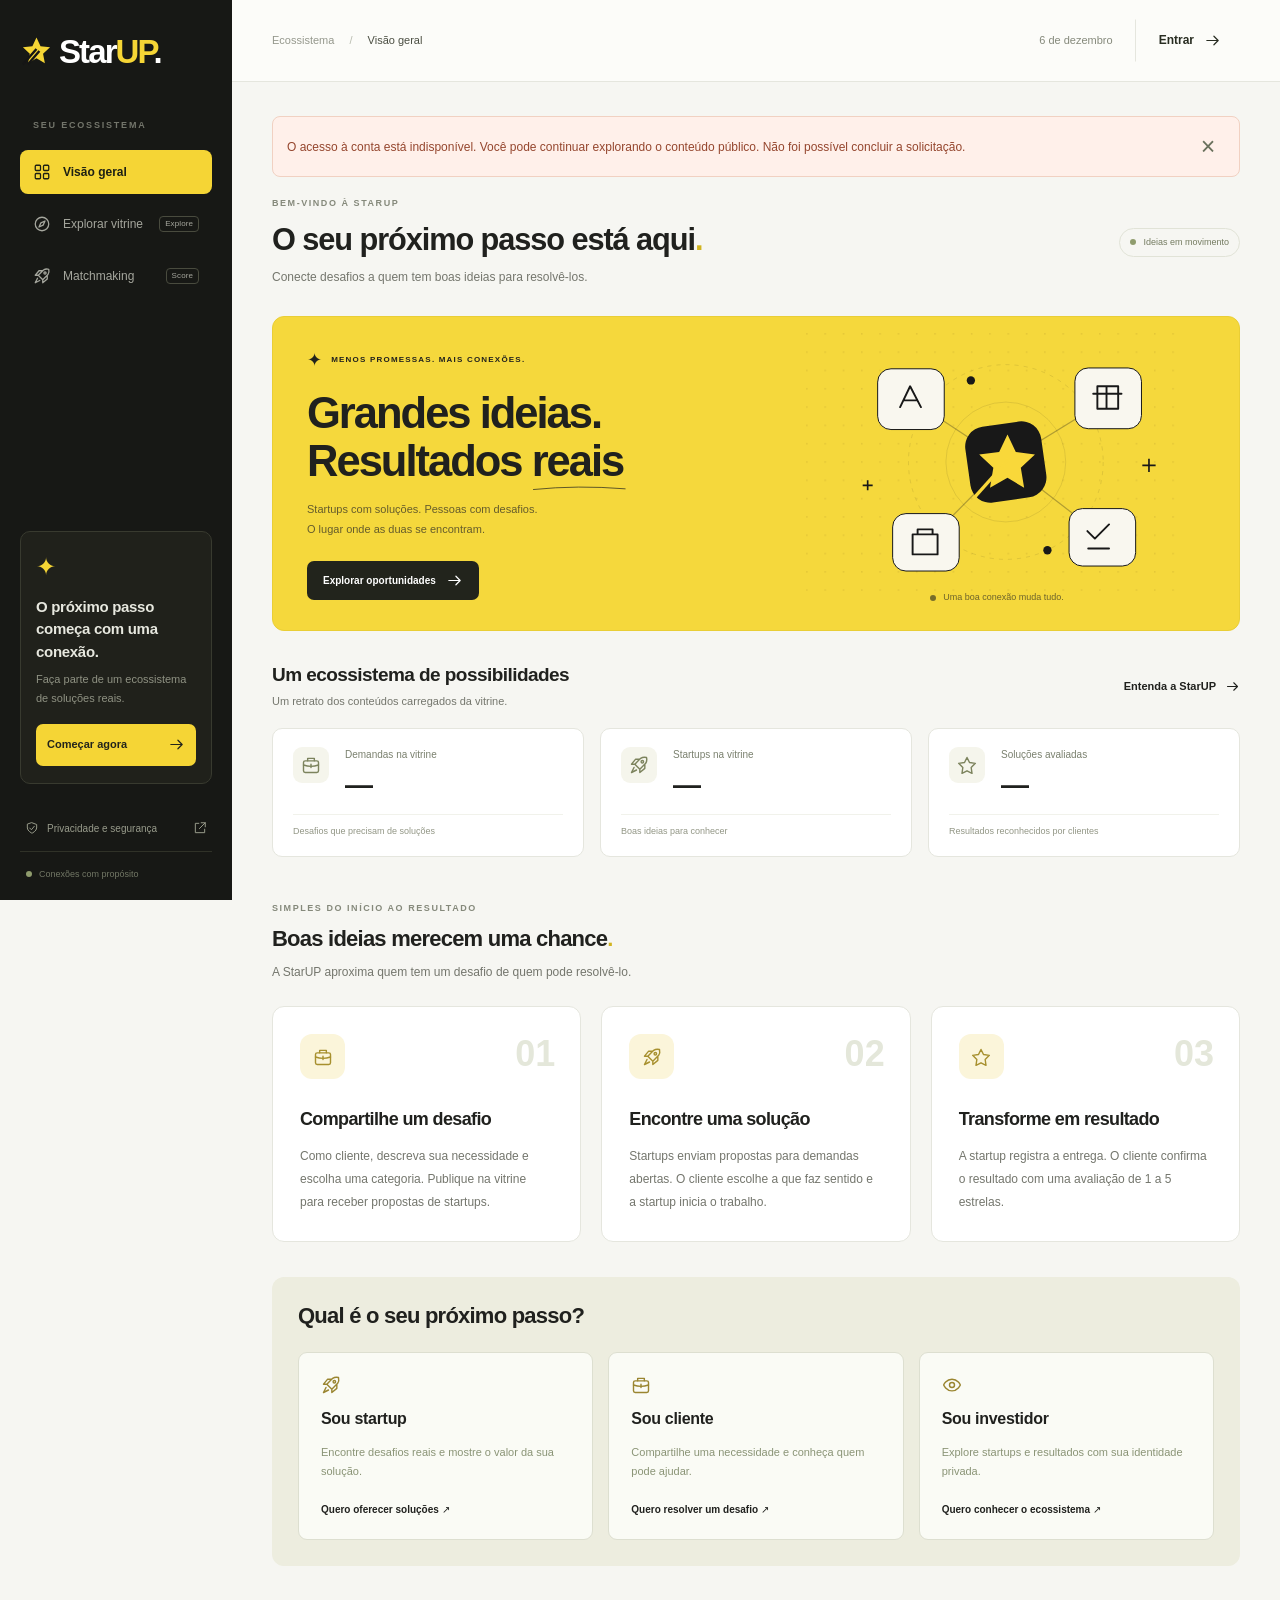
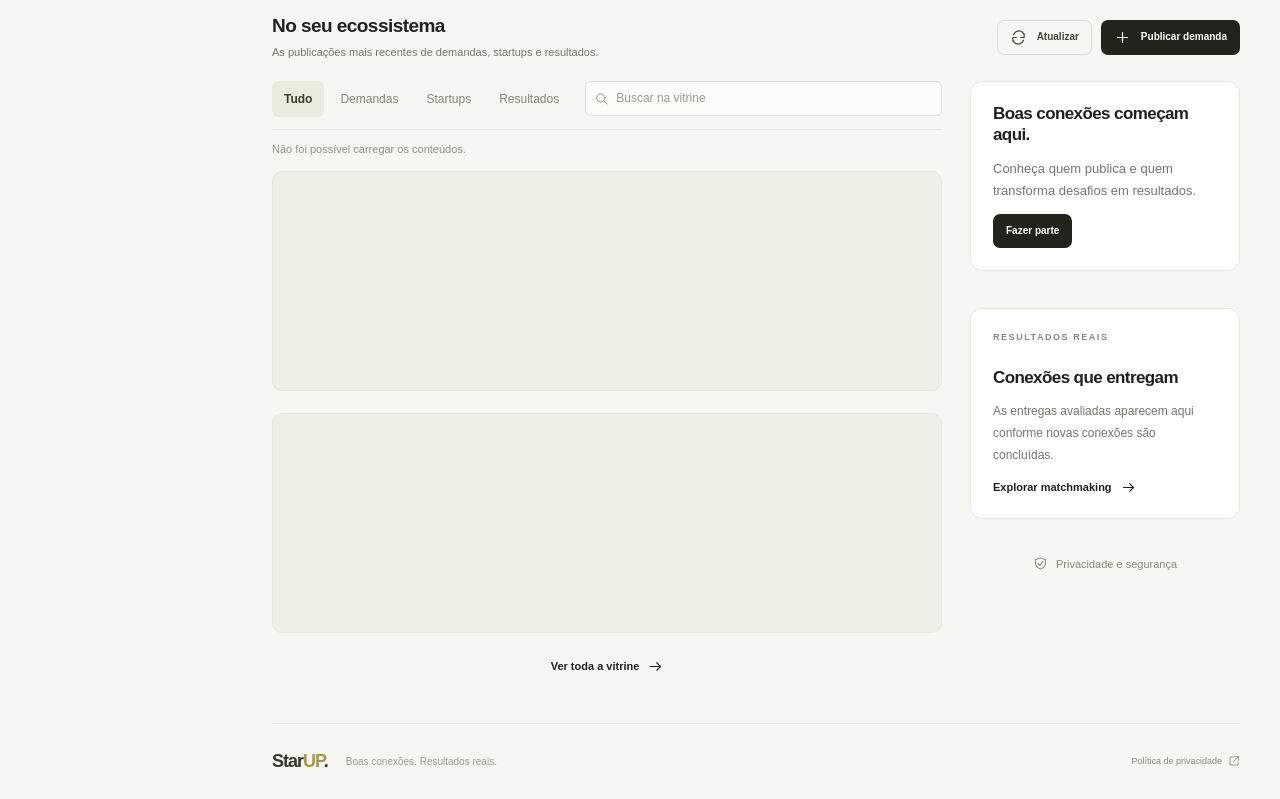
==== commit 896087eb: "feat(demands): add a publishing page with images tags and drafts" ====
--- a/index.html
+++ b/index.html
@@ -57,10 +57,10 @@
           ><span id="workspace-nav-label">Propostas e entregas</span></a
         >
         <a href="#matchmaking" data-route="matchmaking"
-          ><span data-icon="rocket"></span>Matchmaking<span class="nav-tag">IA/Score</span></a
-        >
-        <a href="#como-funciona" data-route="como-funciona"
-          ><span data-icon="route"></span>Como funciona</a
+          ><span data-icon="rocket"></span>Matchmaking<span class="nav-tag">Score</span></a
+        >
+        <a href="#publicar-demanda" data-route="publicar-demanda" data-role="CLIENT" hidden
+          ><span data-icon="plus"></span>Publicar demanda</a
         >
       </nav>
       <div class="sidebar-bottom">
@@ -249,7 +249,7 @@
               <h2>Um ecossistema de possibilidades</h2>
               <p>Um retrato dos conteúdos carregados da vitrine.</p>
             </div>
-            <a href="#como-funciona" class="text-link"
+            <a href="#inicio" class="text-link"
               >Entenda a StarUP <span data-icon="arrow"></span
             ></a>
           </div>
@@ -282,6 +282,76 @@
                 >Resultados reconhecidos por clientes</span
               >
             </article>
+          </div>
+        </section>
+
+        <section id="how-view" class="view" hidden aria-labelledby="how-title">
+          <div class="page-heading">
+            <div>
+              <p class="eyebrow">SIMPLES DO INÍCIO AO RESULTADO</p>
+              <h2 id="how-title">
+                Boas ideias merecem uma chance<span class="yellow-text">.</span>
+              </h2>
+              <p>
+                A StarUP aproxima quem tem um desafio de quem pode resolvê-lo.
+              </p>
+            </div>
+          </div>
+          <div class="process-grid">
+            <article>
+              <span class="process-number">01</span
+              ><span data-icon="briefcase"></span>
+              <h2>Compartilhe um desafio</h2>
+              <p>
+                Como cliente, descreva sua necessidade e escolha uma categoria.
+                Publique na vitrine para receber propostas de startups.
+              </p>
+            </article>
+            <article>
+              <span class="process-number">02</span
+              ><span data-icon="rocket"></span>
+              <h2>Encontre uma solução</h2>
+              <p>
+                Startups enviam propostas para demandas abertas. O cliente
+                escolhe a que faz sentido e a startup inicia o trabalho.
+              </p>
+            </article>
+            <article>
+              <span class="process-number">03</span
+              ><span data-icon="star"></span>
+              <h2>Transforme em resultado</h2>
+              <p>
+                A startup registra a entrega. O cliente confirma o resultado com
+                uma avaliação de 1 a 5 estrelas.
+              </p>
+            </article>
+          </div>
+          <div class="roles-section">
+            <h2>Qual é o seu próximo passo?</h2>
+            <div class="role-cards">
+              <button data-join-role="STARTUP">
+                <span data-icon="rocket"></span><strong>Sou startup</strong
+                ><span
+                  >Encontre desafios reais e mostre o valor da sua
+                  solução.</span
+                ><span class="text-link"
+                  >Quero oferecer soluções ↗</span
+                ></button
+              ><button data-join-role="CLIENT">
+                <span data-icon="briefcase"></span><strong>Sou cliente</strong
+                ><span
+                  >Compartilhe uma necessidade e conheça quem pode ajudar.</span
+                ><span class="text-link"
+                  >Quero resolver um desafio ↗</span
+                ></button
+              ><button data-join-role="INVESTOR">
+                <span data-icon="eye"></span><strong>Sou investidor</strong
+                ><span
+                  >Explore startups e resultados com sua identidade
+                  privada.</span
+                ><span class="text-link">Quero conhecer o ecossistema ↗</span>
+              </button>
+            </div>
           </div>
         </section>
 
@@ -345,10 +415,11 @@
                     aria-label="Buscar nos conteúdos carregados"
                 /></label>
               </div>
+              <div id="active-tag-filter" hidden></div>
               <p id="feed-status" class="feed-status" aria-live="polite">
                 Carregando oportunidades…
               </p>
-              <div id="feed" class="feed-grid" aria-busy="true"></div>
+              <div id="feed" class="social-feed" aria-busy="true"></div>
               <div class="feed-bottom">
                 <button class="btn btn-outline" id="more-feed" hidden>
                   Carregar mais <span data-icon="plus"></span></button
@@ -357,51 +428,56 @@
                 ></a>
               </div>
             </div>
-            <aside class="market-aside">
-              <div class="how-card">
-                <span class="eyebrow">DO DESAFIO À SOLUÇÃO</span>
-                <h3>Conexões que<br />saem do papel.</h3>
-                <ol class="mini-steps">
-                  <li>
-                    <span>01</span>
-                    <div>
-                      <strong>Um desafio real</strong>
-                      <p>Clientes compartilham o que precisam resolver.</p>
-                    </div>
-                  </li>
-                  <li>
-                    <span>02</span>
-                    <div>
-                      <strong>Uma boa proposta</strong>
-                      <p>Startups mostram como podem ajudar.</p>
-                    </div>
-                  </li>
-                  <li>
-                    <span>03</span>
-                    <div>
-                      <strong>Um resultado concreto</strong>
-                      <p>A entrega acontece e o cliente avalia.</p>
-                    </div>
-                  </li>
-                </ol>
-                <a href="#como-funciona" class="text-link"
-                  >Conheça o processo <span data-icon="arrow"></span
-                ></a>
+            <aside class="market-aside social-context" aria-label="Seu contexto na vitrine">
+              <div class="surface feed-context-card" id="market-context"></div>
+              <div class="surface feed-context-card">
+                <span class="eyebrow">RESULTADOS REAIS</span>
+                <h3>Conexões que entregam</h3>
+                <div id="recent-results"></div>
+                <a href="#matchmaking" class="text-link">Explorar matchmaking <span data-icon="arrow"></span></a>
               </div>
-              <div class="privacy-card">
-                <span data-icon="shield"></span>
-                <div>
-                  <h3>Explore com tranquilidade</h3>
-                  <p>
-                    O perfil de investidor tem leitura privada. Sua identidade
-                    não aparece na vitrine.
-                  </p>
-                </div>
-              </div>
+              <a href="/privacy.html" class="context-privacy"><span data-icon="shield"></span>Privacidade e segurança</a>
             </aside>
           </div>
         </section>
 
+        <section id="publish-view" class="view" hidden aria-labelledby="demand-form-title">
+          <div class="page-heading"><div><p class="eyebrow">COMPARTILHE UMA OPORTUNIDADE</p>
+            <h1 id="demand-form-title">Publique seu próximo desafio<span class="yellow-text">.</span></h1>
+            <p>Conte o contexto, mostre o que precisa e encontre uma startup para construir a solução.</p>
+          </div><a href="#demandas" class="btn btn-outline">Minhas demandas</a></div>
+          <div class="composer-layout">
+            <form id="demand-form" class="surface demand-composer">
+              <div class="composer-author" id="composer-author"></div>
+              <p id="demand-feedback" class="form-feedback" role="status" aria-live="polite" hidden></p>
+              <label>Título da demanda<input name="title" required maxlength="160" placeholder="Qual desafio você quer resolver?" /></label>
+              <label>Descrição<textarea name="description" required maxlength="10000" rows="10" placeholder="Apresente seu contexto, o problema e o resultado que você espera alcançar."></textarea></label>
+              <div class="composer-counter" id="description-counter">0 / 10.000 caracteres</div>
+              <div class="composer-fields"><label>Categoria<select name="category_id" id="category-select" required><option value="">Selecione uma categoria</option></select></label>
+              <label>Tags <span class="optional">(até 8)</span><input id="demand-tag-input" maxlength="30" placeholder="Ex.: logística · pressione Enter" aria-describedby="tag-help" /></label></div>
+              <div id="demand-tags" class="tag-list" aria-live="polite"></div><p id="tag-help" class="field-help">Use Enter ou vírgula para adicionar. Até 30 caracteres por tag.</p>
+              <div class="image-upload-field"><div><strong>Imagens do desafio</strong><p class="field-help">Até 4 imagens JPEG, PNG ou WebP, com até 5 MB cada.</p></div>
+                <label class="btn btn-outline upload-button"><span data-icon="plus"></span>Adicionar imagens<input type="file" id="demand-images" accept="image/jpeg,image/png,image/webp" multiple /></label></div>
+              <div id="demand-image-previews" class="composer-previews" aria-live="polite"></div>
+              <fieldset class="visibility-options"><legend>Visibilidade da demanda</legend>
+                <label><input type="radio" name="visibility" value="PUBLIC" checked /><span><strong>Pública</strong><small>Aparece na vitrine e nos perfis públicos.</small></span><span data-icon="globe"></span></label>
+                <label><input type="radio" name="visibility" value="PRIVATE" /><span><strong>Privada</strong><small>Fica visível apenas para você até publicar.</small></span><span data-icon="lock"></span></label>
+              </fieldset>
+              <div class="composer-footer"><span id="draft-status" class="field-help">Rascunho mantido nesta aba enquanto você navega.</span><button class="btn btn-dark" id="demand-submit">Publicar demanda <span data-icon="arrow"></span></button></div>
+            </form>
+            <aside class="surface composer-context"><span class="eyebrow">SUA PUBLICAÇÃO</span><h2>Um desafio com contexto.</h2><p>A descrição, as tags e as imagens aparecem juntas para quem explora sua demanda.</p><div id="composer-visibility-note"></div><p class="privacy-note"><span data-icon="shield"></span>Compartilhe apenas imagens e informações que podem ser vistas pelo público escolhido.</p></aside>
+          </div>
+        </section>
+        <section id="public-profile-view" class="view" hidden aria-labelledby="public-profile-title">
+          <a href="#vitrine" class="text-link profile-back">← Voltar à vitrine</a>
+          <div id="public-profile-header" aria-live="polite"></div>
+          <div class="section-heading"><div><h2>Demandas e resultados</h2><p id="public-profile-history-note">Histórico público de conexões.</p></div><button class="btn btn-outline btn-small" id="refresh-public-profile"><span data-icon="refresh"></span>Atualizar</button></div>
+          <div class="tabs standalone-tabs" role="group" aria-label="Filtrar histórico público">
+            <button class="tab active" data-profile-status="ALL" aria-pressed="true">Todas</button><button class="tab" data-profile-status="OPEN" aria-pressed="false">Em aberto</button><button class="tab" data-profile-status="IN_PROGRESS" aria-pressed="false">Em andamento</button><button class="tab" data-profile-status="COMPLETED" aria-pressed="false">Concluídas</button>
+          </div>
+          <div id="public-profile-demands" class="social-feed profile-feed" aria-live="polite"></div>
+          <button class="btn btn-outline" id="more-profile-demands" hidden>Carregar mais demandas</button>
+        </section>
         <section
           id="demands-view"
           class="view"
@@ -499,85 +575,17 @@
           <div class="matchmaking-formula-banner surface">
             <span class="mini-star">✦</span>
             <div>
-              <strong>Algoritmo Baseado em Testes Auditados:</strong>
+              <strong>Pontuação baseada em entregas avaliadas:</strong>
               <code>S_match = (0.25 × C_setor) + (0.35 × M_auditoria) + (0.25 × E_economia) + (0.15 × T_maturidade)</code>
-              <p class="muted">Pontuação de 0 a 100 baseada em aderência setorial, notas de avaliação real e histórico de testes concluídos.</p>
-            </div>
-          </div>
-          <div id="matchmaking-context-tabs" class="feed-filters" style="margin-top:16px;">
-            <button class="chip active" id="tab-match-all" data-match-tab="traction">Vitrine de Tração</button>
-            <button class="chip" id="tab-match-role" data-match-tab="role" hidden>Recomendações para Você</button>
-          </div>
-          <div id="matchmaking-results" class="workspace-grid" style="margin-top:20px;"></div>
-        </section>
-        <section id="how-view" class="view" hidden aria-labelledby="how-title">
-          <div class="page-heading">
-            <div>
-              <p class="eyebrow">SIMPLES DO INÍCIO AO RESULTADO</p>
-              <h1 id="how-title">
-                Boas ideias merecem uma chance<span class="yellow-text">.</span>
-              </h1>
-              <p>
-                A StarUP aproxima quem tem um desafio de quem pode resolvê-lo.
-              </p>
-            </div>
-          </div>
-          <div class="process-grid">
-            <article>
-              <span class="process-number">01</span
-              ><span data-icon="briefcase"></span>
-              <h2>Compartilhe um desafio</h2>
-              <p>
-                Como cliente, descreva sua necessidade e escolha uma categoria.
-                Publique na vitrine para receber propostas de startups.
-              </p>
-            </article>
-            <article>
-              <span class="process-number">02</span
-              ><span data-icon="rocket"></span>
-              <h2>Encontre uma solução</h2>
-              <p>
-                Startups enviam propostas para demandas abertas. O cliente
-                escolhe a que faz sentido e a startup inicia o trabalho.
-              </p>
-            </article>
-            <article>
-              <span class="process-number">03</span
-              ><span data-icon="star"></span>
-              <h2>Transforme em resultado</h2>
-              <p>
-                A startup registra a entrega. O cliente confirma o resultado com
-                uma avaliação de 1 a 5 estrelas.
-              </p>
-            </article>
-          </div>
-          <div class="roles-section">
-            <h2>Qual é o seu próximo passo?</h2>
-            <div class="role-cards">
-              <button data-join-role="STARTUP">
-                <span data-icon="rocket"></span><strong>Sou startup</strong
-                ><span
-                  >Encontre desafios reais e mostre o valor da sua
-                  solução.</span
-                ><span class="text-link"
-                  >Quero oferecer soluções ↗</span
-                ></button
-              ><button data-join-role="CLIENT">
-                <span data-icon="briefcase"></span><strong>Sou cliente</strong
-                ><span
-                  >Compartilhe uma necessidade e conheça quem pode ajudar.</span
-                ><span class="text-link"
-                  >Quero resolver um desafio ↗</span
-                ></button
-              ><button data-join-role="INVESTOR">
-                <span data-icon="eye"></span><strong>Sou investidor</strong
-                ><span
-                  >Explore startups e resultados com sua identidade
-                  privada.</span
-                ><span class="text-link">Quero conhecer o ecossistema ↗</span>
-              </button>
-            </div>
-          </div>
+              <p class="muted">Pontuação de 0 a 100 baseada em compatibilidade de setor, avaliações e entregas concluídas. O impacto econômico é estimado pelo histórico de entregas; a pontuação não representa uma auditoria independente.</p>
+            </div>
+          </div>
+          <div id="matchmaking-context-tabs" class="tabs standalone-tabs" role="group" aria-label="Escolher contexto do matchmaking">
+            <button class="tab active" id="tab-match-all" data-match-tab="traction" aria-pressed="true">Vitrine de Tração</button>
+            <button class="tab" id="tab-match-role" data-match-tab="role" aria-pressed="false" hidden>Recomendações para Você</button>
+            <button class="tab" id="tab-match-demand" data-match-tab="demand" aria-pressed="false" hidden>Startups para sua demanda</button>
+          </div>
+          <div id="matchmaking-results" class="workspace-grid" aria-live="polite" style="margin-top:20px;"></div>
         </section>
         <section
           id="account-view"
@@ -629,6 +637,9 @@
                     type="url"
                     placeholder="https://sua-startup.com.br"
                     maxlength="200" /></label
+                ><label>Setor da startup<select name="category" id="profile-category">
+                  <option value="">Selecione um setor (opcional)</option>
+                </select><small>Escolha o setor para melhorar a compatibilidade das recomendações.</small></label
                 ><button class="btn btn-dark">
                   Salvar alterações <span data-icon="check"></span>
                 </button>
@@ -816,6 +827,9 @@
               maxlength="200"
               placeholder="https://sua-startup.com.br"
           /></label>
+          <label>Setor da startup<select name="category" id="registration-category">
+            <option value="">Selecione um setor (opcional)</option>
+          </select></label>
         </div>
         <div data-registration="INVESTOR" class="privacy-note" hidden>
           <span data-icon="shield"></span>
@@ -840,65 +854,6 @@
         <span data-icon="shield"></span>Seus dados protegidos. Suas conexões com
         propósito.
       </p>
-    </dialog>
-    <dialog
-      id="demand-dialog"
-      class="modal"
-      aria-labelledby="demand-form-title"
-    >
-      <div class="modal-header">
-        <span class="eyebrow">COMPARTILHE UM DESAFIO</span
-        ><button class="icon-button" data-close-dialog aria-label="Fechar">
-          ×
-        </button>
-      </div>
-      <h2 id="demand-form-title">O que você precisa resolver?</h2>
-      <p class="muted">
-        Uma boa descrição é o primeiro passo para uma boa conexão.
-      </p>
-      <p class="form-feedback" role="status" aria-live="polite" hidden></p>
-      <form id="demand-form">
-        <label
-          >Título da demanda<input
-            name="title"
-            required
-            maxlength="160"
-            placeholder="Ex.: Simplificar o controle de estoque" /></label
-        ><label
-          >Descrição<textarea
-            name="description"
-            required
-            maxlength="10000"
-            rows="5"
-            placeholder="Conte o desafio, o contexto e o resultado que você espera alcançar."
-          ></textarea></label
-        ><label
-          >Categoria<select name="category_id" id="category-select" required>
-            <option value="">Selecione uma categoria</option>
-          </select></label
-        >
-        <fieldset class="visibility-options">
-          <legend>Quem pode ver esta demanda?</legend>
-          <label
-            ><input
-              type="radio"
-              name="visibility"
-              value="PUBLIC"
-              checked /><span
-              ><strong>Pública</strong
-              ><small>Aparece na vitrine e recebe propostas.</small></span
-            ><span data-icon="globe"></span></label
-          ><label
-            ><input type="radio" name="visibility" value="PRIVATE" /><span
-              ><strong>Privada</strong
-              ><small>Visível apenas para você até publicar.</small></span
-            ><span data-icon="lock"></span
-          ></label>
-        </fieldset>
-        <button class="btn btn-dark btn-full" id="demand-submit">
-          Publicar demanda <span data-icon="arrow"></span>
-        </button>
-      </form>
     </dialog>
     <dialog
       id="detail-dialog"
--- a/app.css
+++ b/app.css
@@ -2154,7 +2154,7 @@
   letter-spacing: 5px;
   color: #b49b16;
 }
-.workspace-summary:after {
+#workspace-view:not([hidden]) .workspace-summary:not(:empty)::after {
   content: "Nas propostas carregadas";
   align-self: center;
   font-size: 9px;
@@ -2230,3 +2230,203 @@
   color: var(--muted);
 }
 
+
+.matchmaking-formula-banner > div {
+  min-width: 0;
+}
+.matchmaking-formula-banner code {
+  overflow-wrap: anywhere;
+}
+.matchmaking-card .card-top {
+  align-items: flex-start;
+  flex-wrap: wrap;
+}
+.matchmaking-card > .badge {
+  align-self: flex-start;
+  margin-bottom: 12px;
+}
+.match-badges {
+  display: flex;
+  flex-wrap: wrap;
+  gap: 8px;
+  align-items: center;
+}
+@media (max-width: 480px) {
+  .match-metrics-grid {
+    grid-template-columns: 1fr;
+  }
+}
+
+/* A publication is one complete story, with its author and actual outcome. */
+#market-view .market-layout {
+  grid-template-columns: minmax(0, 760px) minmax(210px, 270px);
+  justify-content: center;
+  align-items: start;
+  gap: 28px;
+}
+.social-feed {
+  display: grid;
+  grid-template-columns: minmax(0, 1fr);
+  gap: 22px;
+}
+.social-post {
+  background: var(--paper);
+  border: 1px solid var(--line);
+  border-radius: 14px;
+  overflow: hidden;
+  min-width: 0;
+}
+.post-header {
+  display: flex;
+  align-items: center;
+  gap: 12px;
+  padding: 23px 26px 17px;
+}
+.post-avatar,
+.profile-hero-avatar {
+  display: inline-grid;
+  place-items: center;
+  width: 46px;
+  height: 46px;
+  flex-shrink: 0;
+  border-radius: 50%;
+  background: #f1edda;
+  color: #62542a;
+  font-size: 16px;
+  font-weight: 700;
+}
+.startup-avatar {
+  background: #eaf0e2;
+  color: #466331;
+}
+.post-identity { flex: 1; min-width: 0; }
+.profile-name-link { font-weight: 650; color: var(--ink); }
+a.profile-name-link:hover { text-decoration: underline; }
+.post-identity > .profile-name-link { font-size: 15px; }
+.post-meta { margin-top: 4px; font-size: 12px; color: var(--muted); }
+.post-body { padding: 0 26px 23px; }
+.post-kind { font-size: 11px; color: #7e826f; margin-bottom: 8px; }
+.post-body h3 { font-size: 23px; letter-spacing: -.035em; line-height: 1.3; margin-bottom: 13px; }
+.post-description {
+  font-size: 15px;
+  line-height: 1.75;
+  color: #50554a;
+  white-space: pre-wrap;
+  overflow-wrap: anywhere;
+  margin-bottom: 16px;
+}
+.post-body > .badge { margin-bottom: 14px; }
+.tag-list { display: flex; flex-wrap: wrap; gap: 7px; }
+.post-tags { margin: 0 0 17px; }
+.post-tag {
+  display: inline-flex;
+  align-items: center;
+  border: 1px solid #e4e7db;
+  border-radius: 6px;
+  padding: 5px 9px;
+  background: #f7f8f2;
+  color: #627147;
+  font-size: 12px;
+  overflow-wrap: anywhere;
+}
+button.post-tag:hover { background: #edf1e4; }
+.post-gallery { display: grid; grid-template-columns: repeat(2, minmax(0, 1fr)); gap: 5px; border-radius: 10px; overflow: hidden; margin: 18px 0; }
+.post-gallery.gallery-1 { grid-template-columns: minmax(0, 1fr); }
+.post-gallery a { display: block; min-width: 0; background: #f0f1ea; }
+.post-gallery img { display: block; width: 100%; height: 220px; object-fit: cover; }
+.post-gallery.gallery-1 img { height: auto; max-height: 530px; object-fit: contain; }
+.public-rating { display: inline-flex; gap: 7px; align-items: center; flex-wrap: wrap; color: #666d59; font-size: 13px; }
+.rating-glyphs { color: #a7881d; font-size: 19px; letter-spacing: 1px; }
+.public-rating strong { color: #3f4635; font-size: 13px; }
+.post-connection { font-size: 13px; margin-top: 14px; }
+.post-actions { display: flex; align-items: center; flex-wrap: wrap; gap: 20px; padding: 15px 26px; border-top: 1px solid #eeefe7; background: #fdfdfb; }
+.post-actions .text-link { font-size: 12px; }
+.social-context { display: grid; gap: 17px; position: sticky; top: 95px; }
+.feed-context-card { padding: 22px; display: grid; gap: 13px; }
+.feed-context-card h3 { font-size: 17px; }
+.feed-context-card > p { font-size: 13px; line-height: 1.65; }
+.feed-context-card .btn { justify-self: start; }
+.context-privacy { display: flex; gap: 8px; align-items: center; justify-content: center; color: #868c7b; font-size: 11px; }
+.context-privacy .icon { width: 15px; height: 15px; }
+.recent-result { display: grid; gap: 6px; padding: 14px 0; border-bottom: 1px solid var(--line); font-size: 12px; }
+.recent-result > span:not(.public-rating) { color: var(--muted); line-height: 1.5; }
+.recent-result .rating-glyphs { font-size: 14px; }
+.recent-result .public-rating strong { font-size: 11px; }
+#active-tag-filter { display: flex; align-items: center; flex-wrap: wrap; gap: 12px; font-size: 12px; margin: 12px 0; }
+#market-view .filter-bar { gap: 14px; }
+#market-view .tab { font-size: 12px; padding: 9px 12px; }
+#market-view .search-field { flex: 1; min-width: 160px; }
+#market-view .search-field input { width: 100%; font-size: 12px; }
+#market-view .feed-status { font-size: 11px; }
+#how-view { margin-top: 45px; margin-bottom: 48px; }
+#how-view > .page-heading { margin-bottom: 24px; }
+
+.composer-layout { display: grid; grid-template-columns: minmax(0, 820px) minmax(210px, 260px); gap: 26px; align-items: start; }
+.demand-composer { padding: 28px; display: grid; gap: 19px; }
+.composer-author { display: flex; align-items: center; gap: 12px; padding-bottom: 21px; border-bottom: 1px solid var(--line); }
+.composer-author strong { flex: 1; font-size: 15px; }
+.demand-composer label { font-size: 13px; }
+.demand-composer input:not([type=radio]), .demand-composer textarea, .demand-composer select { font-size: 14px; }
+.demand-composer textarea { min-height: 220px; line-height: 1.7; resize: vertical; }
+.composer-counter { font-size: 11px; color: var(--muted); text-align: right; margin-top: -12px; }
+.composer-fields { display: grid; grid-template-columns: 1fr 1fr; gap: 18px; }
+.field-help { color: var(--muted); font-size: 12px; line-height: 1.65; }
+.demand-composer #tag-help { margin-top: -11px; }
+.image-upload-field { display: flex; gap: 18px; justify-content: space-between; align-items: center; padding: 22px 0 5px; border-top: 1px solid var(--line); }
+.image-upload-field strong { font-size: 13px; }
+.upload-button { position: relative; overflow: hidden; flex-shrink: 0; cursor: pointer; }
+.upload-button input { position: absolute; inset: 0; opacity: 0; cursor: pointer; padding: 0; }
+.upload-button:focus-within { outline: 3px solid #b49b16; outline-offset: 4px; }
+.composer-previews { display: grid; grid-template-columns: repeat(2, minmax(0, 1fr)); gap: 12px; }
+.image-preview { margin: 0; border: 1px solid var(--line); border-radius: 9px; overflow: hidden; background: #f9f9f5; }
+.image-preview img { display: block; width: 100%; height: 170px; object-fit: cover; }
+.remove-image { padding: 9px; width: 100%; border: 0; background: #f4f5ed; color: #635c3a; font-size: 11px; }
+.remove-image:hover { background: #e9ecdf; }
+.composer-footer { display: flex; justify-content: space-between; align-items: center; gap: 22px; border-top: 1px solid var(--line); padding-top: 23px; }
+.composer-footer > .field-help { max-width: 230px; }
+.composer-context { display: grid; gap: 15px; position: sticky; top: 96px; padding: 23px; }
+.composer-context h2 { font-size: 20px; }
+.composer-context p { font-size: 13px; line-height: 1.7; }
+#composer-visibility-note { display: grid; gap: 11px; padding: 17px 0; border-top: 1px solid var(--line); border-bottom: 1px solid var(--line); }
+.composer-context .privacy-note { padding: 0; background: none; }
+.profile-back { display: inline-flex; margin-bottom: 23px; }
+.public-profile-hero { padding: 32px; margin-bottom: 32px; display: grid; gap: 20px; }
+.public-profile-identity { display: flex; gap: 22px; align-items: center; }
+.profile-hero-avatar { width: 84px; height: 84px; font-size: 29px; border-radius: 20px; }
+.public-profile-identity h1 { margin-top: 9px; margin-bottom: 7px; }
+.public-profile-description { max-width: 750px; font-size: 15px; line-height: 1.75; white-space: pre-wrap; }
+.public-profile-stats { display: grid; grid-template-columns: 1fr 1fr 1.8fr; gap: 25px; padding-top: 24px; border-top: 1px solid var(--line); }
+.public-profile-stats > div { display: grid; align-content: start; gap: 5px; }
+.public-profile-stats > div > strong { font-size: 27px; line-height: 1.2; }
+.public-profile-stats > div > span { font-size: 12px; color: var(--muted); }
+.profile-feed { max-width: 850px; }
+#more-profile-demands { margin-top: 24px; }
+@media (max-width: 1150px) {
+  #market-view .market-layout { grid-template-columns: minmax(0, 1fr) 220px; gap: 18px; }
+  .composer-layout { grid-template-columns: minmax(0, 1fr); }
+  .composer-context { position: static; max-width: none; }
+}
+@media (max-width: 900px) {
+  #market-view .market-layout { grid-template-columns: minmax(0, 1fr); }
+  .social-context { display: none; }
+}
+@media (max-width: 600px) {
+  .post-header { padding: 18px 18px 15px; gap: 10px; flex-wrap: wrap; }
+  .post-header > .badge { margin-left: 56px; margin-top: -6px; }
+  .post-body { padding: 0 18px 19px; }
+  .post-body h3 { font-size: 21px; }
+  .post-description { font-size: 14px; }
+  .post-actions { padding: 14px 18px; gap: 14px; }
+  .post-gallery img { height: 150px; }
+  .demand-composer { padding: 20px; gap: 17px; }
+  .composer-fields { grid-template-columns: 1fr; gap: 17px; }
+  .composer-footer { align-items: stretch; flex-direction: column; gap: 15px; }
+  .composer-footer > .field-help { max-width: none; }
+  .image-upload-field { flex-wrap: wrap; }
+  .public-profile-hero { padding: 23px; }
+  .public-profile-identity { gap: 15px; align-items: flex-start; }
+  .profile-hero-avatar { width: 62px; height: 62px; border-radius: 15px; font-size: 23px; }
+  .public-profile-identity h1 { font-size: 25px; }
+  .public-profile-stats { grid-template-columns: 1fr 1fr; gap: 22px; }
+  .public-profile-stats > div:last-child { grid-column: 1/-1; }
+}
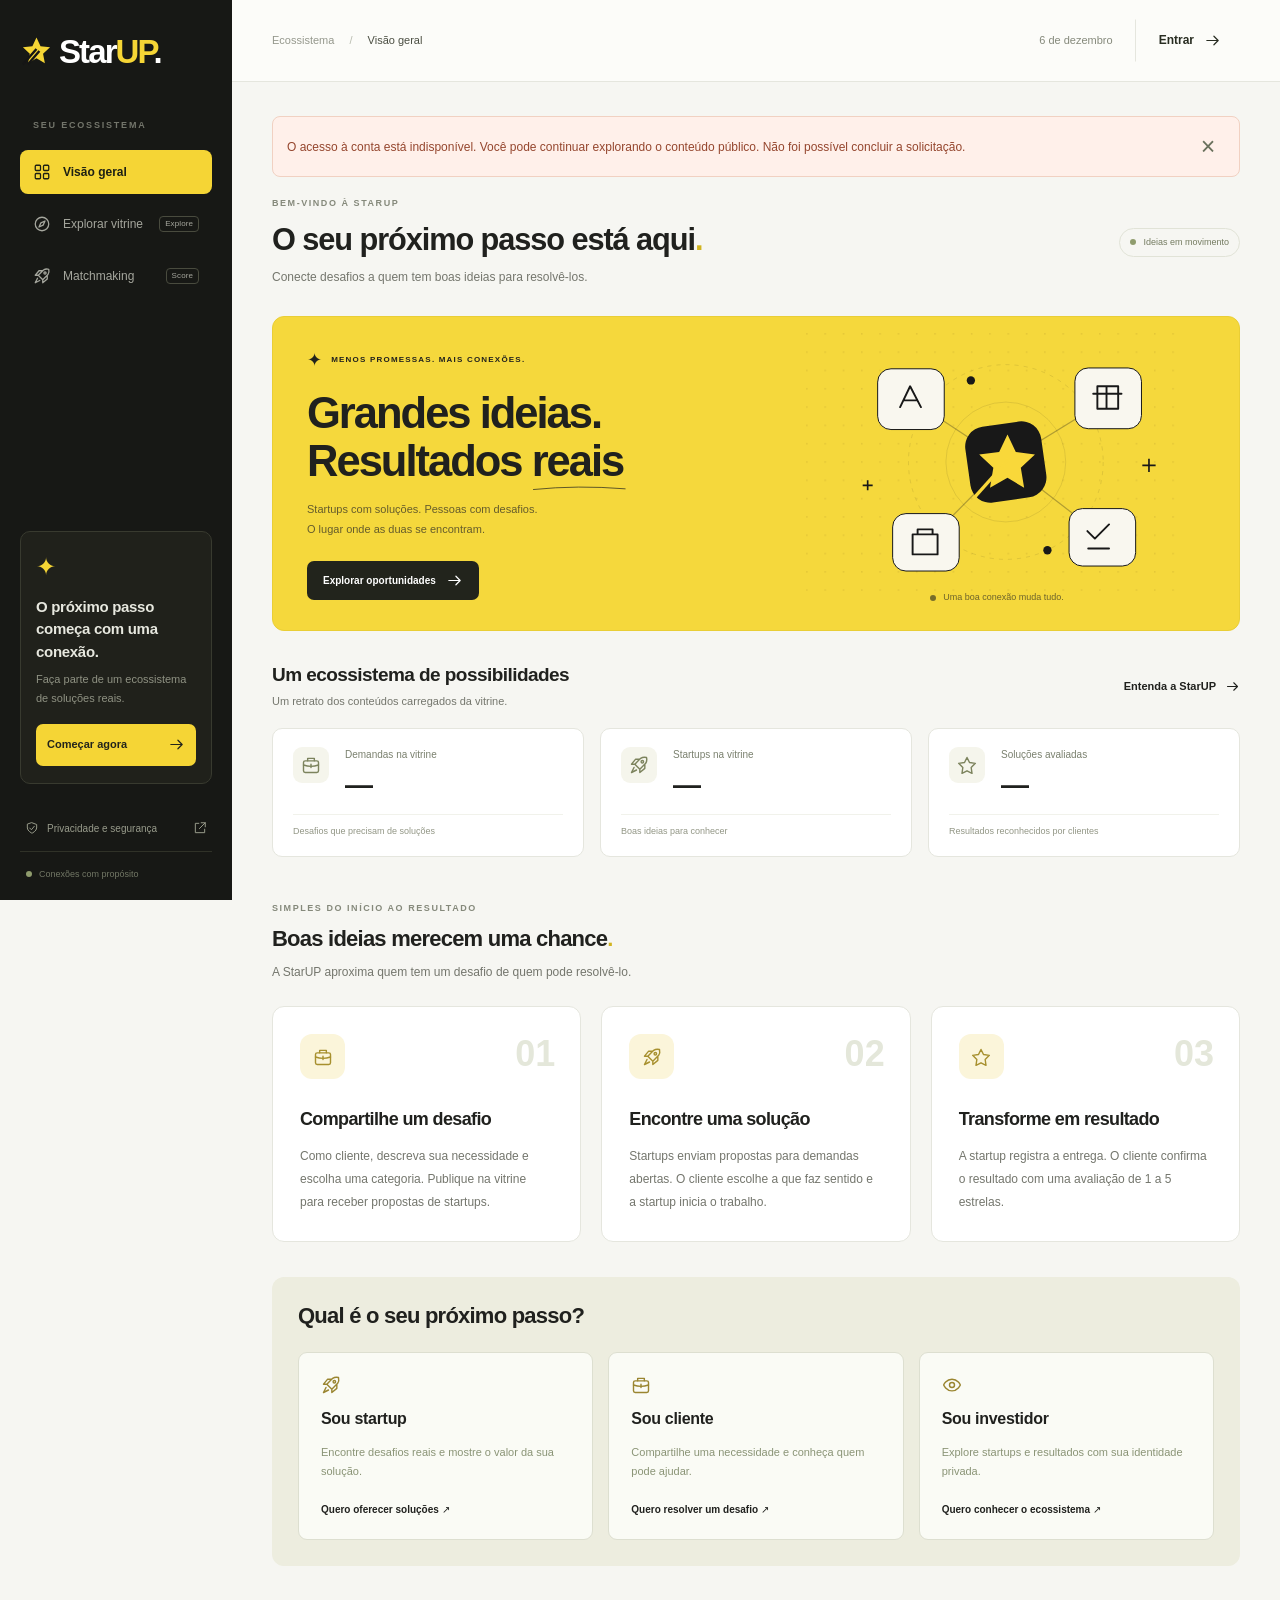
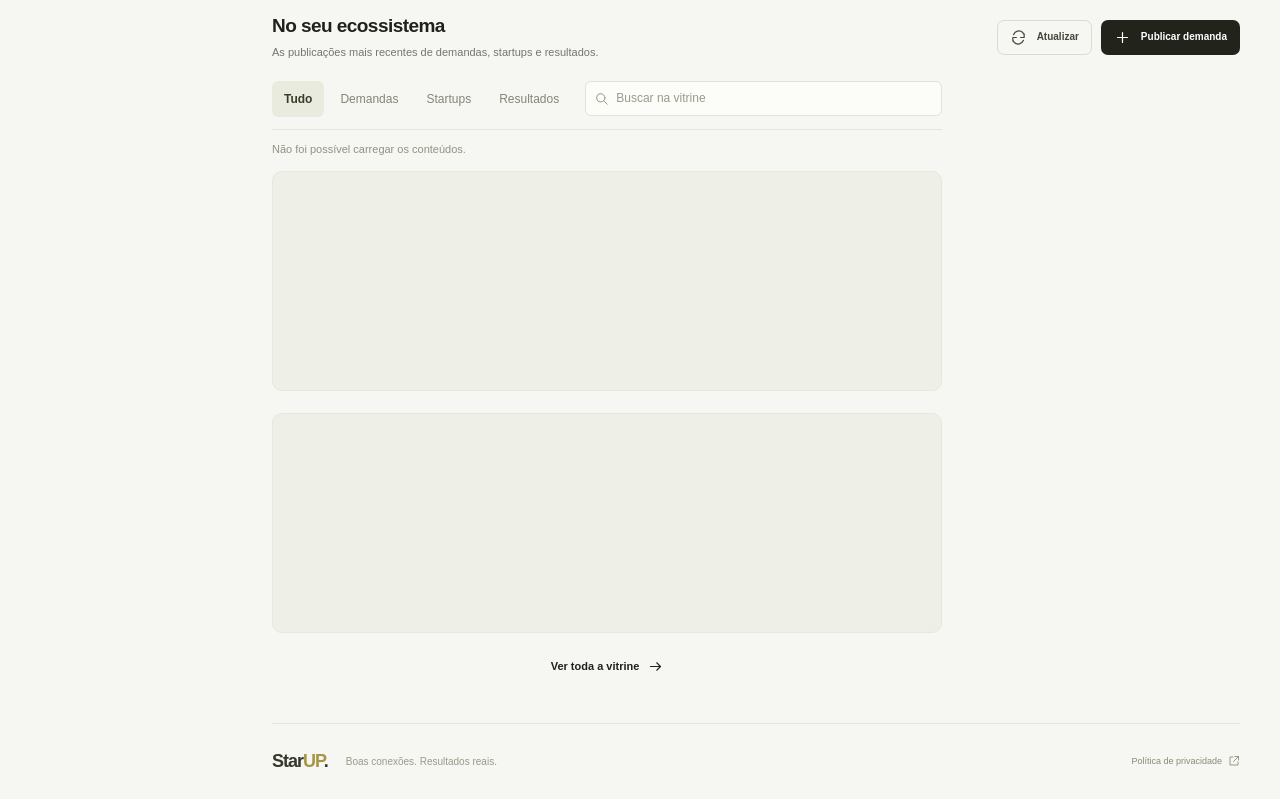
==== commit 952b0ed3: "Merge feature/matchmaking: integrate matchmaking and social publishing" ====
(no text change in the page or its own stylesheets)
